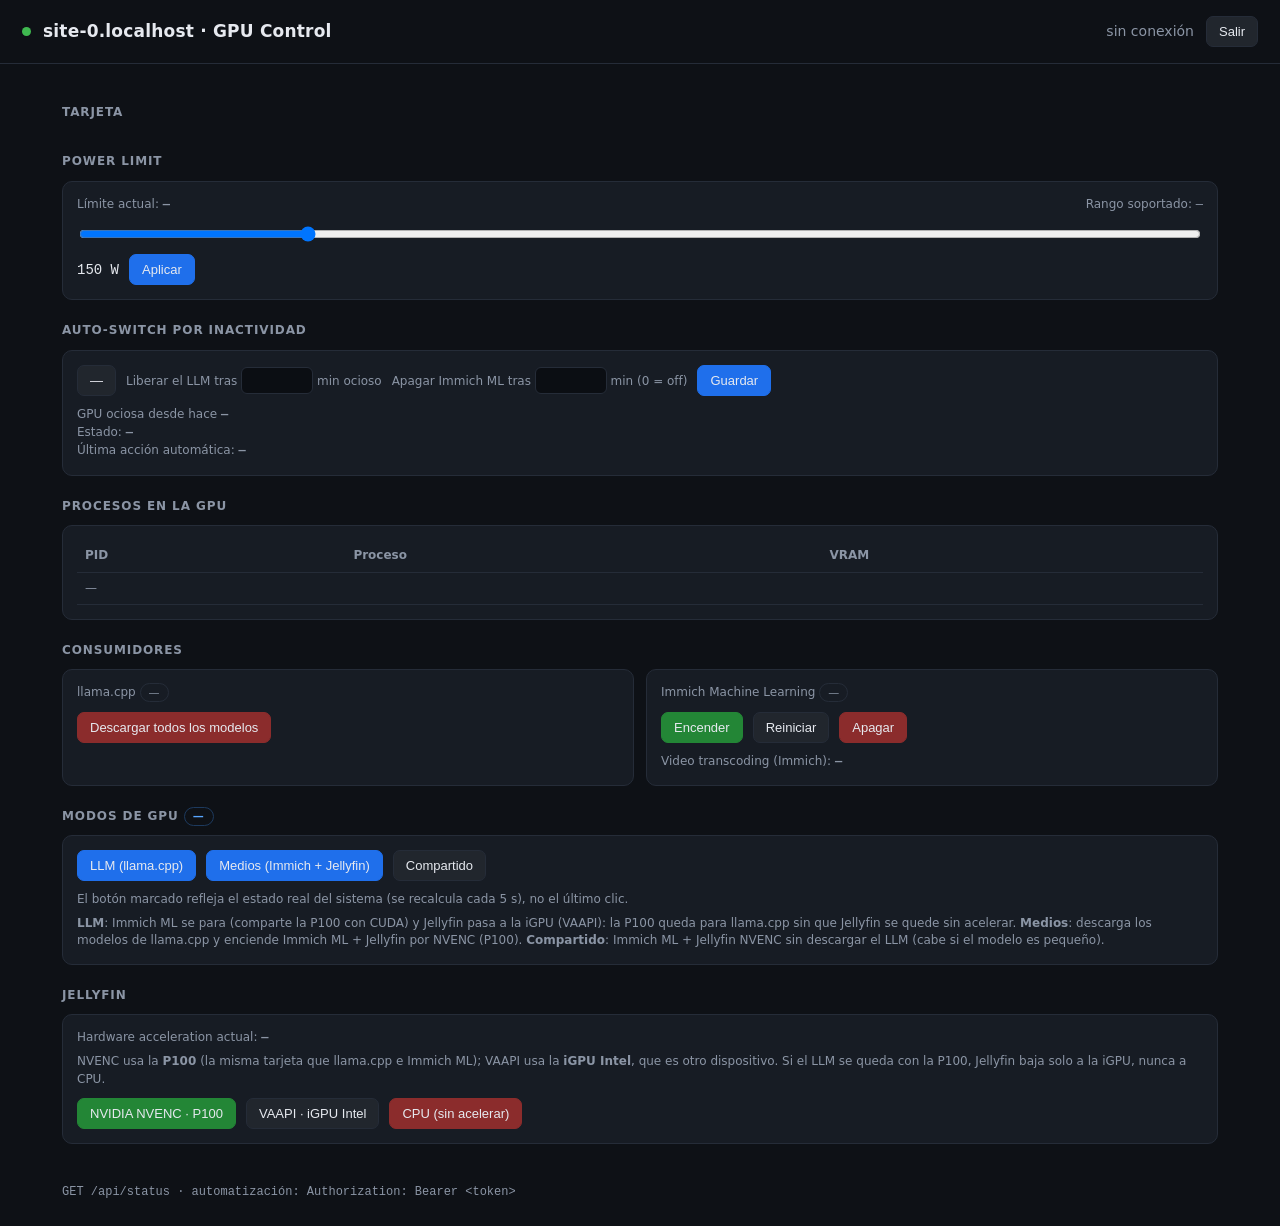
==== docker-compose/app-services/gpu-panel/static/index.html @ 0fba45ab "fix(gpu-panel): keep Jellyfin on the iGPU when the P100 belongs to the LLM The auto-switch and the L" ====
<!doctype html>
<html lang="es">
<head>
<meta charset="utf-8">
<meta name="viewport" content="width=device-width, initial-scale=1">
<title>GPU Control</title>
<style>
  :root { --bg:#0e1116; --card:#171c24; --line:#252c38; --fg:#e6e9ef; --mut:#8b95a5;
          --ok:#3fb950; --warn:#d29922; --bad:#f85149; --acc:#58a6ff; }
  * { box-sizing:border-box; }
  body { margin:0; background:var(--bg); color:var(--fg);
         font:14px/1.45 system-ui,-apple-system,Segoe UI,Roboto,sans-serif; }
  header { display:flex; align-items:center; gap:12px; padding:16px 22px;
           border-bottom:1px solid var(--line); }
  header h1 { margin:0; font-size:17px; font-weight:600; letter-spacing:.2px; }
  header .dot { width:9px; height:9px; border-radius:50%; background:var(--ok); }
  header .dot.busy { background:var(--warn); animation:pulse .8s ease-in-out infinite alternate; }
  @keyframes pulse { from { opacity:.35; } to { opacity:1; } }
  header .sub { color:var(--mut); margin-left:auto; font-variant-numeric:tabular-nums; }
  main { padding:18px 22px 40px; max-width:1200px; margin:0 auto; }
  h2 { font-size:12px; text-transform:uppercase; letter-spacing:.9px; color:var(--mut);
       margin:22px 0 10px; font-weight:600; }
  .grid { display:grid; gap:12px; grid-template-columns:repeat(auto-fit,minmax(150px,1fr)); }
  .card { background:var(--card); border:1px solid var(--line); border-radius:10px; padding:14px; }
  .card .k { color:var(--mut); font-size:12px; }
  .card .v { font-size:20px; font-weight:600; margin-top:4px; font-variant-numeric:tabular-nums; }
  .bar { height:7px; background:#0b0e13; border-radius:5px; overflow:hidden; margin-top:8px; }
  .bar > i { display:block; height:100%; background:var(--acc); }
  .two { display:grid; gap:12px; grid-template-columns:1fr 1fr; }
  @media (max-width:760px){ .two { grid-template-columns:1fr; } }
  table { width:100%; border-collapse:collapse; font-variant-numeric:tabular-nums; }
  th,td { text-align:left; padding:7px 8px; border-bottom:1px solid var(--line); font-size:13px; }
  th { color:var(--mut); font-weight:600; font-size:12px; }
  button { background:#21262d; color:var(--fg); border:1px solid var(--line);
           border-radius:7px; padding:7px 12px; cursor:pointer; font-size:13px;
           transition:background .12s, border-color .12s, transform .06s, box-shadow .12s;
           -webkit-tap-highlight-color:transparent; }
  button:hover:not(:disabled) { border-color:#3b4351; }
  button:active:not(:disabled) { transform:translateY(1px) scale(.985); }
  button:focus-visible { outline:2px solid var(--acc); outline-offset:2px; }
  button:disabled { opacity:.5; cursor:not-allowed; }
  button.pri { background:#1f6feb; border-color:#1f6feb; }
  button.warn { background:#8b2c2c; border-color:#8b2c2c; }
  button.on { background:#238636; border-color:#238636; }
  /* Activated/toggled button: ring + dot, applied from the real backend state. */
  button[aria-pressed="true"] { background:#1f6feb; border-color:var(--acc); color:#fff;
                               box-shadow:0 0 0 3px rgba(88,166,255,.20); }
  button[aria-pressed="true"]::before { content:"●"; font-size:9px; color:#cfe3ff;
                                        margin-right:6px; vertical-align:middle; }
  button[aria-pressed="true"].on { background:#238636; border-color:#2ea043; }
  button[aria-pressed="true"].warn { background:#a13a3a; border-color:#c95050; }
  button.busy { position:relative; color:transparent !important; box-shadow:none; }
  button.busy::after { content:""; position:absolute; inset:0; margin:auto; width:13px; height:13px;
                       border:2px solid rgba(255,255,255,.35); border-top-color:#fff;
                       border-radius:50%; animation:spin .7s linear infinite; }
  @keyframes spin { to { transform:rotate(360deg); } }
  @media (prefers-reduced-motion: reduce) {
    button.busy::after { animation-duration:2s; }
    header .dot.busy { animation:none; }
  }
  .row { display:flex; gap:10px; flex-wrap:wrap; align-items:center; }
  .pill { font-size:11px; padding:2px 8px; border-radius:20px; border:1px solid var(--line); color:var(--mut); }
  .pill.ok { color:var(--ok); border-color:#1d3d24; }
  .pill.off { color:var(--bad); border-color:#4a2323; }
  .pill.acc { color:var(--acc); border-color:#1d3a5e; }
  input[type=range] { width:100%; }
  input[type=number] { background:#0b0e13; color:var(--fg); border:1px solid var(--line);
                       border-radius:6px; padding:5px 7px; }
  #msg { position:fixed; right:18px; bottom:18px; background:#1f6feb; color:#fff;
         padding:10px 14px; border-radius:8px; opacity:0; transition:opacity .2s; max-width:380px;
         font-size:13px; pointer-events:none; }
  #msg.show { opacity:1; }
  #msg.err { background:#8b2c2c; }
  #msg.busy { background:#33415a; }
  .mono { font-family:ui-monospace,SFMono-Regular,Menlo,monospace; }
  footer { color:var(--mut); font-size:12px; padding:0 22px 30px; max-width:1200px; margin:0 auto; }
</style>
</head>
<body>
<header>
  <span class="dot" id="dot"></span>
  <h1 id="host">GPU Control</h1>
  <span class="sub" id="gpu-name">cargando…</span>
  <button id="logout" title="Cerrar la sesión de este navegador">Salir</button>
</header>
<main>
  <h2>Tarjeta</h2>
  <div class="grid" id="gpu-cards"></div>

  <h2>Power limit</h2>
  <div class="card">
    <div class="row" style="justify-content:space-between">
      <span class="k">Límite actual: <b id="pl-now" class="mono">—</b></span>
      <span class="k">Rango soportado: <span id="pl-range" class="mono">—</span></span>
    </div>
    <div class="row" style="margin-top:10px">
      <input type="range" id="pl" min="125" max="250" step="5" value="150">
      <span class="mono" id="pl-val">150 W</span>
      <button class="pri" id="pl-apply">Aplicar</button>
    </div>
  </div>

  <h2>Auto-switch por inactividad</h2>
  <div class="card">
    <div class="row" id="auto">
      <button id="auto-toggle">—</button>
      <label class="k">Liberar el LLM tras
        <input type="number" id="llm-idle" min="0" max="1440" style="width:72px"> min ocioso</label>
      <label class="k">Apagar Immich ML tras
        <input type="number" id="ml-idle" min="0" max="1440" style="width:72px"> min (0 = off)</label>
      <button class="pri" id="auto-save">Guardar</button>
    </div>
    <div class="k" style="margin-top:10px">GPU ociosa desde hace <b id="idle-s" class="mono">—</b></div>
    <div class="k">Estado: <b id="llm-mode-state" class="mono">—</b></div>
    <div class="k">Última acción automática: <b id="last-action" class="mono">—</b></div>
  </div>

  <h2>Procesos en la GPU</h2>
  <div class="card"><table><thead><tr><th>PID</th><th>Proceso</th><th>VRAM</th></tr></thead>
    <tbody id="procs"><tr><td colspan="3" class="k">—</td></tr></tbody></table></div>

  <h2>Consumidores</h2>
  <div class="two">
    <div class="card">
      <div class="k">llama.cpp <span id="llama-pill" class="pill">—</span></div>
      <div id="llama-list" style="margin:10px 0"></div>
      <button class="warn" id="llama-unload">Descargar todos los modelos</button>
    </div>
    <div class="card">
      <div class="k">Immich Machine Learning <span id="ml-pill" class="pill">—</span></div>
      <div class="row" id="ml" style="margin-top:10px">
        <button class="on" id="ml-start" data-ml="start">Encender</button>
        <button id="ml-restart" data-ml="restart">Reiniciar</button>
        <button class="warn" id="ml-stop" data-ml="stop">Apagar</button>
      </div>
      <div class="k" style="margin-top:10px">Video transcoding (Immich): <b id="imm-ff" class="mono">—</b></div>
    </div>
  </div>

  <h2>Modos de GPU <span class="pill acc" id="mode-now">—</span></h2>
  <div class="card">
    <div class="row" id="modes">
      <button class="pri" data-mode="llm">LLM (llama.cpp)</button>
      <button class="pri" data-mode="media">Medios (Immich + Jellyfin)</button>
      <button data-mode="balanced">Compartido</button>
    </div>
    <div class="k" style="margin-top:10px">
      El botón marcado refleja el estado real del sistema (se recalcula cada 5 s), no el último clic.
    </div>
    <div class="k" style="margin-top:6px">
      <b>LLM</b>: Immich ML se para (comparte la P100 con CUDA) y Jellyfin pasa a la iGPU (VAAPI):
      la P100 queda para llama.cpp sin que Jellyfin se quede sin acelerar.
      <b>Medios</b>: descarga los modelos de llama.cpp y enciende Immich ML + Jellyfin por NVENC (P100).
      <b>Compartido</b>: Immich ML + Jellyfin NVENC sin descargar el LLM (cabe si el modelo es pequeño).
    </div>
  </div>

  <h2>Jellyfin</h2>
  <div class="card">
    <div class="k">Hardware acceleration actual: <b id="jf-accel" class="mono">—</b></div>
    <div class="k" style="margin-top:6px">
      NVENC usa la <b>P100</b> (la misma tarjeta que llama.cpp e Immich ML); VAAPI usa la
      <b>iGPU Intel</b>, que es otro dispositivo. Si el LLM se queda con la P100, Jellyfin
      baja solo a la iGPU, nunca a CPU.
    </div>
    <div class="row" id="jf" style="margin-top:10px">
      <button class="on" data-accel="nvenc">NVIDIA NVENC · P100</button>
      <button data-accel="vaapi">VAAPI · iGPU Intel</button>
      <button class="warn" data-accel="none">CPU (sin acelerar)</button>
    </div>
  </div>
</main>
<footer class="mono">GET /api/status · automatización: Authorization: Bearer &lt;token&gt;</footer>
<div id="msg"></div>

<script>
const $ = (id) => document.getElementById(id);
let toastTimer, last = null, inflight = 0, autoState = {};

// The header shows the host you are actually visiting, so the repo can keep a
// placeholder name while the deployed panel shows its real name.
$('host').textContent = location.hostname + ' · GPU Control';
document.title = location.hostname + ' · GPU Control';

const MODES = {
  llm: 'LLM (P100 para llama.cpp)',
  media: 'Medios (Immich ML + Jellyfin NVENC)',
  balanced: 'Compartido (LLM + medios en la P100)',
  igpu: 'Medios con Jellyfin en la iGPU',
  mixed: 'mixto / en transición',
};

// The P100 is the card being arbitrated (llama.cpp, Immich ML, Jellyfin NVENC);
// VAAPI runs on the Intel iGPU, a different device.
const DEVICES = {nvenc: 'P100 (NVENC)', vaapi: 'iGPU (VAAPI)', none: 'CPU'};
const str = (v) => (typeof v === 'string' ? v : '');
const deviceLabel = (a) => DEVICES[a] || a || '—';

/* ---------------------------------------------------------------- feedback */
function toast(text, kind, sticky) {
  const el = $('msg');
  el.textContent = text;
  el.className = 'show' + (kind ? ' ' + kind : '');
  clearTimeout(toastTimer);
  if (!sticky) toastTimer = setTimeout(() => { el.className = ''; }, kind === 'err' ? 6000 : 3500);
}
const msg = (text, isErr) => toast(text, isErr ? 'err' : '');

function startRequest() { inflight++; $('dot').classList.add('busy'); }
function endRequest() { inflight = Math.max(0, inflight - 1); if (!inflight) $('dot').classList.remove('busy'); }

function setBusy(btn, on) {
  if (!btn) return;
  btn.classList.toggle('busy', on);
  btn.setAttribute('aria-busy', on ? 'true' : 'false');
  if (on) { btn.dataset.prevDisabled = btn.disabled ? '1' : '0'; btn.disabled = true; }
  else { btn.disabled = btn.dataset.prevDisabled === '1'; }
}

function setGroupDisabled(selector, on) {
  document.querySelectorAll(selector + ' button').forEach(b => {
    if (!b.classList.contains('busy')) b.disabled = on;
  });
}

function pressed(selector, isOn) {
  document.querySelectorAll(selector).forEach(b => b.setAttribute('aria-pressed', isOn(b.dataset) ? 'true' : 'false'));
}

/* --------------------------------------------------------------------- api */
async function errText(r) {
  const raw = await r.text();
  try { return JSON.parse(raw).detail || raw; } catch (e) { return raw; }
}

async function api(path, opts) {
  const r = await fetch(path, Object.assign({credentials: 'same-origin', headers: {'Content-Type': 'application/json'}}, opts));
  if (r.status === 401) {
    location.href = '/login?next=' + encodeURIComponent(location.pathname);
    throw new Error('sesión expirada');
  }
  if (!r.ok) throw new Error(await errText(r));
  return r.headers.get('content-type')?.includes('json') ? r.json() : r.text();
}

// Every action: instant spinner + a "pending" toast, the group locked while it
// runs, then the state re-derived from /api/status (no optimistic guessing left
// behind) and a confirmation toast.
async function act(btn, path, body, opts = {}) {
  const group = opts.group;
  startRequest();
  setBusy(btn, true);
  if (group) setGroupDisabled(group, true);
  toast(opts.pending || 'Aplicando…', 'busy', true);
  let ok = true;
  try {
    return await api(path, {method: 'POST', body: body ? JSON.stringify(body) : undefined});
  } catch (e) {
    ok = false;
    toast('Error: ' + e.message, 'err');
    return null;
  } finally {
    setBusy(btn, false);
    if (group) setGroupDisabled(group, false);
    endRequest();
    await refresh();
    if (ok) toast(opts.done || 'Listo');
  }
}

function skip(why) { toast(why + ' (no hace falta repetirlo)'); }

/* ------------------------------------------------------------------ render */
function card(k, v, pct) {
  return `<div class="card"><div class="k">${k}</div><div class="v">${v}</div>
    ${pct !== undefined ? `<div class="bar"><i style="width:${pct}%"></i></div>` : ''}</div>`;
}

function human(sec) {
  if (sec < 60) return sec + ' s';
  if (sec < 3600) return Math.floor(sec / 60) + ' min';
  return (sec / 3600).toFixed(1) + ' h';
}

// Which state the machine is really in, derived from what the probes report.
function deriveMode(s) {
  const ml = str(s.immich_ml);
  const jf = str(s.jellyfin_accel);
  const loaded = (Array.isArray(s.llama) ? s.llama : []).filter(m => m.status === 'loaded').length;
  // "LLM" means the P100 belongs to llama.cpp, and Immich ML (CUDA) is the only
  // other P100 consumer that must stop. Where Jellyfin transcodes while that
  // happens is not part of the decision: the iGPU is a different card.
  if (ml === 'exited' || ml === 'created' || ml === 'paused') return 'llm';
  if (ml === 'running') return jf === 'nvenc' ? (loaded ? 'balanced' : 'media') : 'igpu';
  return 'mixed';
}

function paintState(s) {
  const mode = deriveMode(s);
  pressed('#modes button', (d) => d.mode === mode);
  const now = $('mode-now');
  now.textContent = MODES[mode];
  now.className = 'pill ' + (mode === 'mixed' ? '' : 'acc');

  const jf = str(s.jellyfin_accel);
  pressed('#jf button', (d) => d.accel === jf);

  const ml = str(s.immich_ml);
  const running = ml === 'running';
  const stopped = !!ml && ml !== 'unknown' && !running;
  pressed('#ml button', (d) => (d.ml === 'start' && running) || (d.ml === 'stop' && stopped));

  const llama = Array.isArray(s.llama) ? s.llama : [];
  $('llama-unload').disabled = llama.filter(m => m.status === 'loaded').length === 0;

  const at = $('auto-toggle');
  at.setAttribute('aria-pressed', autoState.enabled ? 'true' : 'false');
  at.textContent = autoState.enabled ? 'Auto: activado' : 'Auto: desactivado';
  at.className = autoState.enabled ? 'on' : 'warn';

  syncPower();
}

function syncPower() {
  const btn = $('pl-apply');
  const watts = Number($('pl').value);
  const limit = last && last.gpu ? Number(last.gpu.power_limit) : NaN;
  const same = !Number.isNaN(limit) && watts === limit;
  btn.textContent = same ? 'Aplicar ' + watts + ' W (ya activo)' : 'Aplicar ' + watts + ' W';
  // Leave the button alone while it is busy; setBusy() restores it afterwards.
  if (!btn.classList.contains('busy')) btn.disabled = same;
  btn.title = same ? 'El límite actual ya es ' + watts + ' W' : '';
}

async function refresh() {
  let s;
  try { s = await api('/api/status'); }
  catch (e) { if (!String(e.message).includes('sesión')) $('gpu-name').textContent = 'sin conexión'; return; }
  last = s;
  const g = s.gpu || {};
  const usedPct = Math.round(100 * g.mem_used / g.mem_total);
  $('gpu-name').textContent = `${g.name} · driver ${g.driver}`;
  $('gpu-cards').innerHTML =
    card('Uso', g.util + ' %', g.util) +
    card('VRAM', `${(g.mem_used/1024).toFixed(1)} / ${(g.mem_total/1024).toFixed(1)} GiB`, usedPct) +
    card('Temperatura', g.temp + ' °C') +
    card('Potencia', `${g.power_draw} / ${g.power_limit} W`) +
    card('Reloj SM / Mem', `${g.clk_sm} / ${g.clk_mem} MHz`);
  $('pl-now').textContent = g.power_limit + ' W';
  $('pl-range').textContent = `${g.power_min}–${g.power_max} W`;
  const pl = $('pl');
  pl.min = g.power_min; pl.max = g.power_max;
  $('pl-val').textContent = pl.value + ' W';
  $('procs').innerHTML = (g.processes || []).length
    ? g.processes.map(p => `<tr><td>${p.pid}</td><td class="mono">${p.name}</td><td>${p.mem_mib} MiB</td></tr>`).join('')
    : '<tr><td colspan="3" class="k">—</td></tr>';

  autoState = s.auto || {};
  $('llm-idle').value = autoState.llama_idle_min;
  $('ml-idle').value = autoState.ml_idle_min;
  $('idle-s').textContent = human(autoState.idle_seconds || 0);
  $('last-action').textContent =
    autoState.last_action ? `${autoState.last_action} (${autoState.last_action_at})` : '—';
  const jfDev = deviceLabel(str(s.jellyfin_accel));
  $('llm-mode-state').textContent = autoState.llm_blocked
    ? `prioridad LLM: Immich ML parado (P100 para llama.cpp), Jellyfin en ${jfDev}`
    : `medios activos: Immich ML en la P100, Jellyfin en ${jfDev}`;

  const llama = Array.isArray(s.llama) ? s.llama : [];
  const loaded = llama.filter(m => m.status === 'loaded');
  const lp = $('llama-pill');
  lp.textContent = loaded.length ? loaded.length + ' cargado(s)' : 'sin modelo';
  lp.className = 'pill ' + (loaded.length ? 'ok' : 'off');
  $('llama-list').innerHTML = llama.length
    ? llama.map(m => `<div class="mono" style="font-size:12px">${m.status === 'loaded' ? '●' : '○'} ${m.id}</div>`).join('')
    : '<span class="k">sin respuesta</span>';

  const ml = typeof s.immich_ml === 'string' ? s.immich_ml : (s.immich_ml?.error ? 'error' : '—');
  const mp = $('ml-pill');
  mp.textContent = ml; mp.className = 'pill ' + (ml === 'running' ? 'ok' : 'off');

  const ff = s.immich_ffmpeg || {};
  $('imm-ff').textContent = ff.accel ? `${ff.accel} (${ff.preferredHwDevice || 'auto'})` : '—';
  const jfNow = str(s.jellyfin_accel);
  $('jf-accel').textContent = jfNow ? `${jfNow} · ${deviceLabel(jfNow)}` : 'error';

  // While an action is in flight the optimistic ring stays; once it finishes the
  // real state wins (so a failed switch visibly falls back).
  if (!inflight) paintState(s);
}

/* ----------------------------------------------------------------- actions */
$('pl').addEventListener('input', (e) => {
  $('pl-val').textContent = e.target.value + ' W';
  syncPower();
});

$('pl-apply').onclick = () => {
  const watts = Number($('pl').value);
  if (last && last.gpu && Number(last.gpu.power_limit) === watts) return skip('El límite ya es ' + watts + ' W');
  act($('pl-apply'), '/api/power', {watts}, {pending: 'Aplicando ' + watts + ' W…', done: 'Power limit = ' + watts + ' W'});
};

$('llama-unload').onclick = () => act($('llama-unload'), '/api/llama/unload', null,
  {pending: 'Descargando modelos…', done: 'Modelos descargados'});

document.querySelectorAll('#ml button').forEach((b) => {
  b.onclick = () => {
    const action = b.dataset.ml;
    const state = typeof last?.immich_ml === 'string' ? last.immich_ml : '';
    if (action === 'start' && state === 'running') return skip('Immich ML ya está encendido');
    if (action === 'stop' && state && state !== 'running') return skip('Immich ML ya está apagado');
    pressed('#ml button', (d) => d.ml === action && action !== 'restart');
    act(b, '/api/immich/ml/' + action, null, {group: '#ml', pending: 'Immich ML: ' + action + '…', done: 'Immich ML: ' + action});
  };
});

document.querySelectorAll('#modes button').forEach((b) => {
  b.onclick = () => {
    const mode = b.dataset.mode;
    if (last && deriveMode(last) === mode) return skip('Ya estás en modo ' + MODES[mode]);
    pressed('#modes button', (d) => d.mode === mode);
    $('mode-now').textContent = MODES[mode] + ' (aplicando…)';
    act(b, '/api/mode/' + mode, null, {group: '#modes', pending: 'Cambiando a ' + MODES[mode] + '…', done: 'Modo ' + MODES[mode]});
  };
});

document.querySelectorAll('#jf button').forEach((b) => {
  b.onclick = () => {
    const accel = b.dataset.accel;
    if (last && last.jellyfin_accel === accel) return skip('Jellyfin ya usa ' + accel + ' · ' + deviceLabel(accel));
    pressed('#jf button', (d) => d.accel === accel);
    act(b, '/api/jellyfin/accel/' + accel, null, {group: '#jf', pending: 'Jellyfin → ' + accel + ' (reinicia el contenedor)…', done: 'Jellyfin: ' + accel});
  };
});

$('auto-toggle').onclick = () => act($('auto-toggle'), '/api/auto', {enabled: !autoState.enabled},
  {group: '#auto', pending: autoState.enabled ? 'Desactivando auto-switch…' : 'Activando auto-switch…',
   done: autoState.enabled ? 'Auto-switch desactivado' : 'Auto-switch activado'});

$('auto-save').onclick = () => {
  const llama = Number($('llm-idle').value), ml = Number($('ml-idle').value);
  act($('auto-save'), '/api/auto', {llama_idle_min: llama, ml_idle_min: ml},
      {group: '#auto', pending: 'Guardando umbrales…', done: `Umbrales guardados (LLM ${llama} min, ML ${ml} min)`});
};

$('logout').onclick = async () => {
  startRequest();
  setBusy($('logout'), true);
  try { await api('/api/logout', {method: 'POST'}); } catch (e) {}
  location.href = '/login';
};

refresh();
setInterval(refresh, 5000);
</script>
</body>
</html>
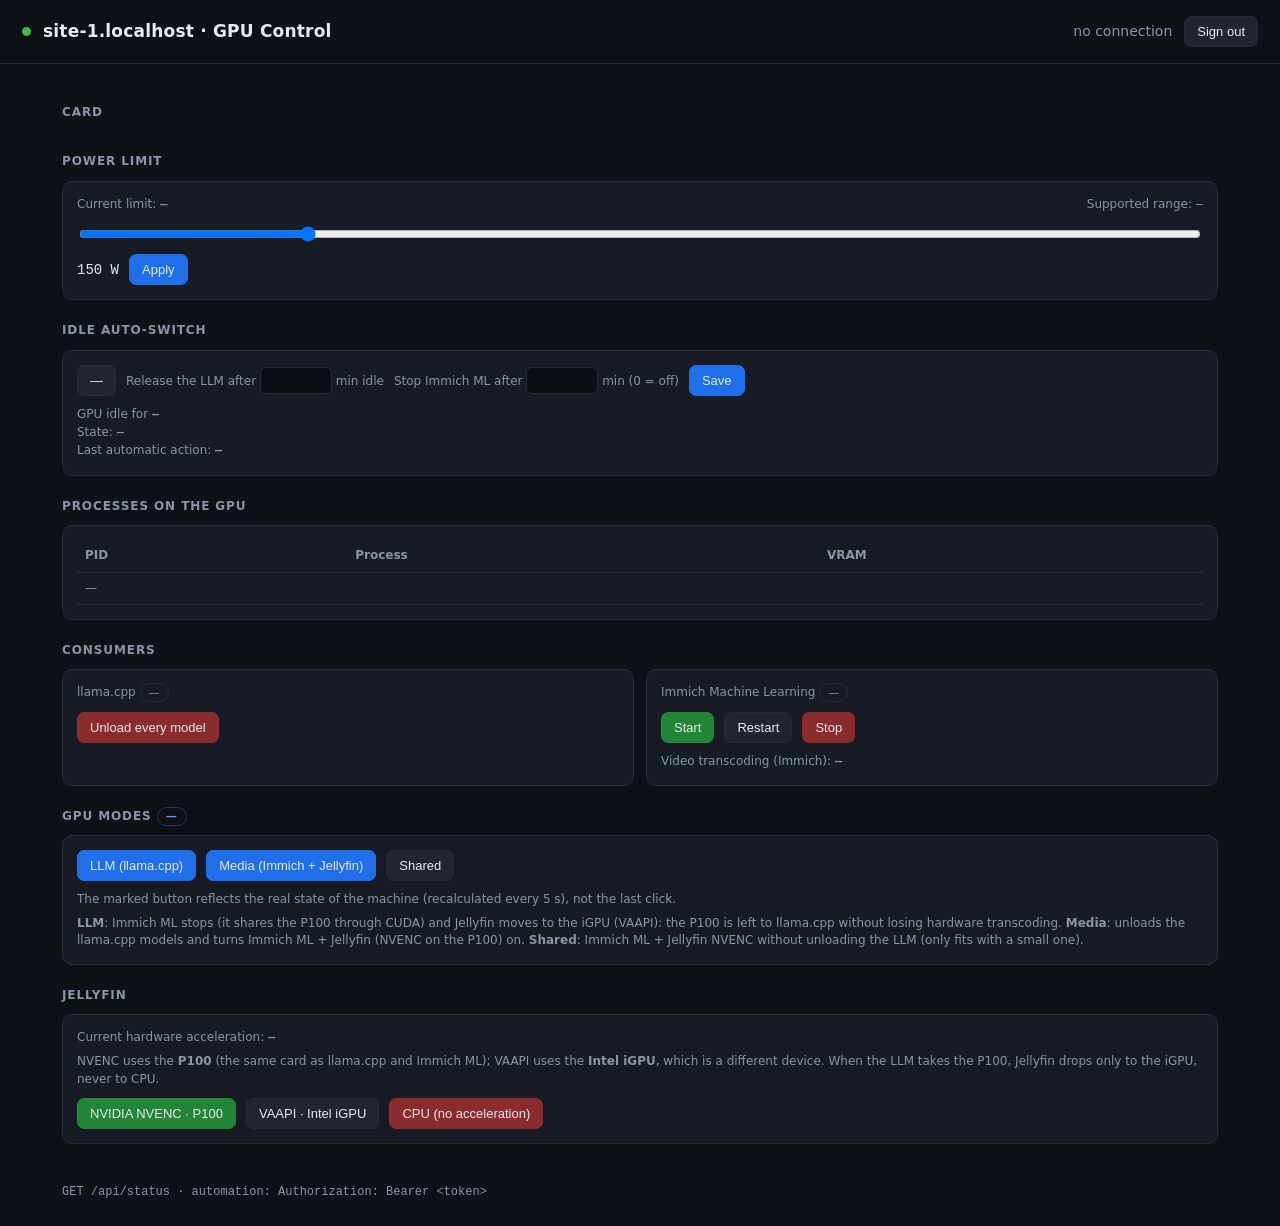
==== commit b0b7dabb: "feat(gpu-panel): English interface, and never name models this repo doesn't document The dashboard w" ====
--- a/docker-compose/app-services/gpu-panel/static/index.html
+++ b/docker-compose/app-services/gpu-panel/static/index.html
@@ -1,5 +1,5 @@
 <!doctype html>
-<html lang="es">
+<html lang="en">
 <head>
 <meta charset="utf-8">
 <meta name="viewport" content="width=device-width, initial-scale=1">
@@ -80,97 +80,97 @@
 <header>
   <span class="dot" id="dot"></span>
   <h1 id="host">GPU Control</h1>
-  <span class="sub" id="gpu-name">cargando…</span>
-  <button id="logout" title="Cerrar la sesión de este navegador">Salir</button>
+  <span class="sub" id="gpu-name">loading…</span>
+  <button id="logout" title="End this browser's session">Sign out</button>
 </header>
 <main>
-  <h2>Tarjeta</h2>
+  <h2>Card</h2>
   <div class="grid" id="gpu-cards"></div>
 
   <h2>Power limit</h2>
   <div class="card">
     <div class="row" style="justify-content:space-between">
-      <span class="k">Límite actual: <b id="pl-now" class="mono">—</b></span>
-      <span class="k">Rango soportado: <span id="pl-range" class="mono">—</span></span>
+      <span class="k">Current limit: <b id="pl-now" class="mono">—</b></span>
+      <span class="k">Supported range: <span id="pl-range" class="mono">—</span></span>
     </div>
     <div class="row" style="margin-top:10px">
       <input type="range" id="pl" min="125" max="250" step="5" value="150">
       <span class="mono" id="pl-val">150 W</span>
-      <button class="pri" id="pl-apply">Aplicar</button>
+      <button class="pri" id="pl-apply">Apply</button>
     </div>
   </div>
 
-  <h2>Auto-switch por inactividad</h2>
+  <h2>Idle auto-switch</h2>
   <div class="card">
     <div class="row" id="auto">
       <button id="auto-toggle">—</button>
-      <label class="k">Liberar el LLM tras
-        <input type="number" id="llm-idle" min="0" max="1440" style="width:72px"> min ocioso</label>
-      <label class="k">Apagar Immich ML tras
+      <label class="k">Release the LLM after
+        <input type="number" id="llm-idle" min="0" max="1440" style="width:72px"> min idle</label>
+      <label class="k">Stop Immich ML after
         <input type="number" id="ml-idle" min="0" max="1440" style="width:72px"> min (0 = off)</label>
-      <button class="pri" id="auto-save">Guardar</button>
-    </div>
-    <div class="k" style="margin-top:10px">GPU ociosa desde hace <b id="idle-s" class="mono">—</b></div>
-    <div class="k">Estado: <b id="llm-mode-state" class="mono">—</b></div>
-    <div class="k">Última acción automática: <b id="last-action" class="mono">—</b></div>
+      <button class="pri" id="auto-save">Save</button>
+    </div>
+    <div class="k" style="margin-top:10px">GPU idle for <b id="idle-s" class="mono">—</b></div>
+    <div class="k">State: <b id="llm-mode-state" class="mono">—</b></div>
+    <div class="k">Last automatic action: <b id="last-action" class="mono">—</b></div>
   </div>
 
-  <h2>Procesos en la GPU</h2>
-  <div class="card"><table><thead><tr><th>PID</th><th>Proceso</th><th>VRAM</th></tr></thead>
+  <h2>Processes on the GPU</h2>
+  <div class="card"><table><thead><tr><th>PID</th><th>Process</th><th>VRAM</th></tr></thead>
     <tbody id="procs"><tr><td colspan="3" class="k">—</td></tr></tbody></table></div>
 
-  <h2>Consumidores</h2>
+  <h2>Consumers</h2>
   <div class="two">
     <div class="card">
       <div class="k">llama.cpp <span id="llama-pill" class="pill">—</span></div>
       <div id="llama-list" style="margin:10px 0"></div>
-      <button class="warn" id="llama-unload">Descargar todos los modelos</button>
+      <button class="warn" id="llama-unload">Unload every model</button>
     </div>
     <div class="card">
       <div class="k">Immich Machine Learning <span id="ml-pill" class="pill">—</span></div>
       <div class="row" id="ml" style="margin-top:10px">
-        <button class="on" id="ml-start" data-ml="start">Encender</button>
-        <button id="ml-restart" data-ml="restart">Reiniciar</button>
-        <button class="warn" id="ml-stop" data-ml="stop">Apagar</button>
+        <button class="on" id="ml-start" data-ml="start">Start</button>
+        <button id="ml-restart" data-ml="restart">Restart</button>
+        <button class="warn" id="ml-stop" data-ml="stop">Stop</button>
       </div>
       <div class="k" style="margin-top:10px">Video transcoding (Immich): <b id="imm-ff" class="mono">—</b></div>
     </div>
   </div>
 
-  <h2>Modos de GPU <span class="pill acc" id="mode-now">—</span></h2>
+  <h2>GPU modes <span class="pill acc" id="mode-now">—</span></h2>
   <div class="card">
     <div class="row" id="modes">
       <button class="pri" data-mode="llm">LLM (llama.cpp)</button>
-      <button class="pri" data-mode="media">Medios (Immich + Jellyfin)</button>
-      <button data-mode="balanced">Compartido</button>
+      <button class="pri" data-mode="media">Media (Immich + Jellyfin)</button>
+      <button data-mode="balanced">Shared</button>
     </div>
     <div class="k" style="margin-top:10px">
-      El botón marcado refleja el estado real del sistema (se recalcula cada 5 s), no el último clic.
+      The marked button reflects the real state of the machine (recalculated every 5 s), not the last click.
     </div>
     <div class="k" style="margin-top:6px">
-      <b>LLM</b>: Immich ML se para (comparte la P100 con CUDA) y Jellyfin pasa a la iGPU (VAAPI):
-      la P100 queda para llama.cpp sin que Jellyfin se quede sin acelerar.
-      <b>Medios</b>: descarga los modelos de llama.cpp y enciende Immich ML + Jellyfin por NVENC (P100).
-      <b>Compartido</b>: Immich ML + Jellyfin NVENC sin descargar el LLM (cabe si el modelo es pequeño).
+      <b>LLM</b>: Immich ML stops (it shares the P100 through CUDA) and Jellyfin moves to the iGPU (VAAPI):
+      the P100 is left to llama.cpp without losing hardware transcoding.
+      <b>Media</b>: unloads the llama.cpp models and turns Immich ML + Jellyfin (NVENC on the P100) on.
+      <b>Shared</b>: Immich ML + Jellyfin NVENC without unloading the LLM (only fits with a small one).
     </div>
   </div>
 
   <h2>Jellyfin</h2>
   <div class="card">
-    <div class="k">Hardware acceleration actual: <b id="jf-accel" class="mono">—</b></div>
+    <div class="k">Current hardware acceleration: <b id="jf-accel" class="mono">—</b></div>
     <div class="k" style="margin-top:6px">
-      NVENC usa la <b>P100</b> (la misma tarjeta que llama.cpp e Immich ML); VAAPI usa la
-      <b>iGPU Intel</b>, que es otro dispositivo. Si el LLM se queda con la P100, Jellyfin
-      baja solo a la iGPU, nunca a CPU.
+      NVENC uses the <b>P100</b> (the same card as llama.cpp and Immich ML); VAAPI uses the
+      <b>Intel iGPU</b>, which is a different device. When the LLM takes the P100, Jellyfin
+      drops only to the iGPU, never to CPU.
     </div>
     <div class="row" id="jf" style="margin-top:10px">
       <button class="on" data-accel="nvenc">NVIDIA NVENC · P100</button>
-      <button data-accel="vaapi">VAAPI · iGPU Intel</button>
-      <button class="warn" data-accel="none">CPU (sin acelerar)</button>
+      <button data-accel="vaapi">VAAPI · Intel iGPU</button>
+      <button class="warn" data-accel="none">CPU (no acceleration)</button>
     </div>
   </div>
 </main>
-<footer class="mono">GET /api/status · automatización: Authorization: Bearer &lt;token&gt;</footer>
+<footer class="mono">GET /api/status · automation: Authorization: Bearer &lt;token&gt;</footer>
 <div id="msg"></div>
 
 <script>
@@ -183,11 +183,11 @@
 document.title = location.hostname + ' · GPU Control';
 
 const MODES = {
-  llm: 'LLM (P100 para llama.cpp)',
-  media: 'Medios (Immich ML + Jellyfin NVENC)',
-  balanced: 'Compartido (LLM + medios en la P100)',
-  igpu: 'Medios con Jellyfin en la iGPU',
-  mixed: 'mixto / en transición',
+  llm: 'LLM (P100 for llama.cpp)',
+  media: 'Media (Immich ML + Jellyfin NVENC)',
+  balanced: 'Shared (LLM + media on the P100)',
+  igpu: 'Media with Jellyfin on the iGPU',
+  mixed: 'mixed / transitioning',
 };
 
 // The P100 is the card being arbitrated (llama.cpp, Immich ML, Jellyfin NVENC);
@@ -237,7 +237,7 @@
   const r = await fetch(path, Object.assign({credentials: 'same-origin', headers: {'Content-Type': 'application/json'}}, opts));
   if (r.status === 401) {
     location.href = '/login?next=' + encodeURIComponent(location.pathname);
-    throw new Error('sesión expirada');
+    throw new Error('session expired');
   }
   if (!r.ok) throw new Error(await errText(r));
   return r.headers.get('content-type')?.includes('json') ? r.json() : r.text();
@@ -251,7 +251,7 @@
   startRequest();
   setBusy(btn, true);
   if (group) setGroupDisabled(group, true);
-  toast(opts.pending || 'Aplicando…', 'busy', true);
+  toast(opts.pending || 'Applying…', 'busy', true);
   let ok = true;
   try {
     return await api(path, {method: 'POST', body: body ? JSON.stringify(body) : undefined});
@@ -264,11 +264,11 @@
     if (group) setGroupDisabled(group, false);
     endRequest();
     await refresh();
-    if (ok) toast(opts.done || 'Listo');
+    if (ok) toast(opts.done || 'Done');
   }
 }
 
-function skip(why) { toast(why + ' (no hace falta repetirlo)'); }
+function skip(why) { toast(why + ' (nothing to repeat)'); }
 
 /* ------------------------------------------------------------------ render */
 function card(k, v, pct) {
@@ -277,16 +277,27 @@
 }
 
 function human(sec) {
-  if (sec < 60) return sec + ' s';
+  if (sec < 60) return sec + 's';
   if (sec < 3600) return Math.floor(sec / 60) + ' min';
-  return (sec / 3600).toFixed(1) + ' h';
+  return (sec / 3600).toFixed(1) + 'h';
+}
+
+// How many models the router serves and how many are loaded. Every model counts
+// here, including the ones the panel is not allowed to name.
+function llamaCounts(s) {
+  const c = s.llama_counts;
+  if (!c || c.error || typeof c.loaded !== 'number') {
+    const list = Array.isArray(s.llama) ? s.llama : [];
+    return {total: list.length, loaded: list.filter(m => m.status === 'loaded').length};
+  }
+  return c;
 }
 
 // Which state the machine is really in, derived from what the probes report.
 function deriveMode(s) {
   const ml = str(s.immich_ml);
   const jf = str(s.jellyfin_accel);
-  const loaded = (Array.isArray(s.llama) ? s.llama : []).filter(m => m.status === 'loaded').length;
+  const loaded = llamaCounts(s).loaded;
   // "LLM" means the P100 belongs to llama.cpp, and Immich ML (CUDA) is the only
   // other P100 consumer that must stop. Where Jellyfin transcodes while that
   // happens is not part of the decision: the iGPU is a different card.
@@ -310,12 +321,11 @@
   const stopped = !!ml && ml !== 'unknown' && !running;
   pressed('#ml button', (d) => (d.ml === 'start' && running) || (d.ml === 'stop' && stopped));
 
-  const llama = Array.isArray(s.llama) ? s.llama : [];
-  $('llama-unload').disabled = llama.filter(m => m.status === 'loaded').length === 0;
+  $('llama-unload').disabled = llamaCounts(s).loaded === 0;
 
   const at = $('auto-toggle');
   at.setAttribute('aria-pressed', autoState.enabled ? 'true' : 'false');
-  at.textContent = autoState.enabled ? 'Auto: activado' : 'Auto: desactivado';
+  at.textContent = autoState.enabled ? 'Auto: on' : 'Auto: off';
   at.className = autoState.enabled ? 'on' : 'warn';
 
   syncPower();
@@ -326,26 +336,26 @@
   const watts = Number($('pl').value);
   const limit = last && last.gpu ? Number(last.gpu.power_limit) : NaN;
   const same = !Number.isNaN(limit) && watts === limit;
-  btn.textContent = same ? 'Aplicar ' + watts + ' W (ya activo)' : 'Aplicar ' + watts + ' W';
+  btn.textContent = same ? 'Apply ' + watts + ' W (already active)' : 'Apply ' + watts + ' W';
   // Leave the button alone while it is busy; setBusy() restores it afterwards.
   if (!btn.classList.contains('busy')) btn.disabled = same;
-  btn.title = same ? 'El límite actual ya es ' + watts + ' W' : '';
+  btn.title = same ? 'The current limit is already ' + watts + ' W' : '';
 }
 
 async function refresh() {
   let s;
   try { s = await api('/api/status'); }
-  catch (e) { if (!String(e.message).includes('sesión')) $('gpu-name').textContent = 'sin conexión'; return; }
+  catch (e) { if (!String(e.message).includes('session')) $('gpu-name').textContent = 'no connection'; return; }
   last = s;
   const g = s.gpu || {};
   const usedPct = Math.round(100 * g.mem_used / g.mem_total);
   $('gpu-name').textContent = `${g.name} · driver ${g.driver}`;
   $('gpu-cards').innerHTML =
-    card('Uso', g.util + ' %', g.util) +
+    card('Utilization', g.util + ' %', g.util) +
     card('VRAM', `${(g.mem_used/1024).toFixed(1)} / ${(g.mem_total/1024).toFixed(1)} GiB`, usedPct) +
-    card('Temperatura', g.temp + ' °C') +
-    card('Potencia', `${g.power_draw} / ${g.power_limit} W`) +
-    card('Reloj SM / Mem', `${g.clk_sm} / ${g.clk_mem} MHz`);
+    card('Temperature', g.temp + ' °C') +
+    card('Power', `${g.power_draw} / ${g.power_limit} W`) +
+    card('SM / Mem clock', `${g.clk_sm} / ${g.clk_mem} MHz`);
   $('pl-now').textContent = g.power_limit + ' W';
   $('pl-range').textContent = `${g.power_min}–${g.power_max} W`;
   const pl = $('pl');
@@ -363,17 +373,17 @@
     autoState.last_action ? `${autoState.last_action} (${autoState.last_action_at})` : '—';
   const jfDev = deviceLabel(str(s.jellyfin_accel));
   $('llm-mode-state').textContent = autoState.llm_blocked
-    ? `prioridad LLM: Immich ML parado (P100 para llama.cpp), Jellyfin en ${jfDev}`
-    : `medios activos: Immich ML en la P100, Jellyfin en ${jfDev}`;
+    ? `LLM priority: Immich ML stopped (P100 for llama.cpp), Jellyfin on ${jfDev}`
+    : `media active: Immich ML on the P100, Jellyfin on ${jfDev}`;
 
   const llama = Array.isArray(s.llama) ? s.llama : [];
-  const loaded = llama.filter(m => m.status === 'loaded');
+  const counts = llamaCounts(s);
   const lp = $('llama-pill');
-  lp.textContent = loaded.length ? loaded.length + ' cargado(s)' : 'sin modelo';
-  lp.className = 'pill ' + (loaded.length ? 'ok' : 'off');
+  lp.textContent = counts.loaded ? counts.loaded + ' loaded' : 'no model';
+  lp.className = 'pill ' + (counts.loaded ? 'ok' : 'off');
   $('llama-list').innerHTML = llama.length
     ? llama.map(m => `<div class="mono" style="font-size:12px">${m.status === 'loaded' ? '●' : '○'} ${m.id}</div>`).join('')
-    : '<span class="k">sin respuesta</span>';
+    : '<span class="k">no response</span>';
 
   const ml = typeof s.immich_ml === 'string' ? s.immich_ml : (s.immich_ml?.error ? 'error' : '—');
   const mp = $('ml-pill');
@@ -397,19 +407,19 @@
 
 $('pl-apply').onclick = () => {
   const watts = Number($('pl').value);
-  if (last && last.gpu && Number(last.gpu.power_limit) === watts) return skip('El límite ya es ' + watts + ' W');
-  act($('pl-apply'), '/api/power', {watts}, {pending: 'Aplicando ' + watts + ' W…', done: 'Power limit = ' + watts + ' W'});
+  if (last && last.gpu && Number(last.gpu.power_limit) === watts) return skip('The limit is already ' + watts + ' W');
+  act($('pl-apply'), '/api/power', {watts}, {pending: 'Applying ' + watts + ' W…', done: 'Power limit = ' + watts + ' W'});
 };
 
 $('llama-unload').onclick = () => act($('llama-unload'), '/api/llama/unload', null,
-  {pending: 'Descargando modelos…', done: 'Modelos descargados'});
+  {pending: 'Unloading models…', done: 'Models unloaded'});
 
 document.querySelectorAll('#ml button').forEach((b) => {
   b.onclick = () => {
     const action = b.dataset.ml;
     const state = typeof last?.immich_ml === 'string' ? last.immich_ml : '';
-    if (action === 'start' && state === 'running') return skip('Immich ML ya está encendido');
-    if (action === 'stop' && state && state !== 'running') return skip('Immich ML ya está apagado');
+    if (action === 'start' && state === 'running') return skip('Immich ML is already running');
+    if (action === 'stop' && state && state !== 'running') return skip('Immich ML is already stopped');
     pressed('#ml button', (d) => d.ml === action && action !== 'restart');
     act(b, '/api/immich/ml/' + action, null, {group: '#ml', pending: 'Immich ML: ' + action + '…', done: 'Immich ML: ' + action});
   };
@@ -418,30 +428,30 @@
 document.querySelectorAll('#modes button').forEach((b) => {
   b.onclick = () => {
     const mode = b.dataset.mode;
-    if (last && deriveMode(last) === mode) return skip('Ya estás en modo ' + MODES[mode]);
+    if (last && deriveMode(last) === mode) return skip('Already in ' + MODES[mode] + ' mode');
     pressed('#modes button', (d) => d.mode === mode);
-    $('mode-now').textContent = MODES[mode] + ' (aplicando…)';
-    act(b, '/api/mode/' + mode, null, {group: '#modes', pending: 'Cambiando a ' + MODES[mode] + '…', done: 'Modo ' + MODES[mode]});
+    $('mode-now').textContent = MODES[mode] + ' (applying…)';
+    act(b, '/api/mode/' + mode, null, {group: '#modes', pending: 'Switching to ' + MODES[mode] + '…', done: 'Mode: ' + MODES[mode]});
   };
 });
 
 document.querySelectorAll('#jf button').forEach((b) => {
   b.onclick = () => {
     const accel = b.dataset.accel;
-    if (last && last.jellyfin_accel === accel) return skip('Jellyfin ya usa ' + accel + ' · ' + deviceLabel(accel));
+    if (last && last.jellyfin_accel === accel) return skip('Jellyfin already uses ' + accel + ' · ' + deviceLabel(accel));
     pressed('#jf button', (d) => d.accel === accel);
-    act(b, '/api/jellyfin/accel/' + accel, null, {group: '#jf', pending: 'Jellyfin → ' + accel + ' (reinicia el contenedor)…', done: 'Jellyfin: ' + accel});
+    act(b, '/api/jellyfin/accel/' + accel, null, {group: '#jf', pending: 'Jellyfin → ' + accel + ' (restarts the container)…', done: 'Jellyfin: ' + accel});
   };
 });
 
 $('auto-toggle').onclick = () => act($('auto-toggle'), '/api/auto', {enabled: !autoState.enabled},
-  {group: '#auto', pending: autoState.enabled ? 'Desactivando auto-switch…' : 'Activando auto-switch…',
-   done: autoState.enabled ? 'Auto-switch desactivado' : 'Auto-switch activado'});
+  {group: '#auto', pending: autoState.enabled ? 'Turning the auto-switch off…' : 'Turning the auto-switch on…',
+   done: autoState.enabled ? 'Auto-switch off' : 'Auto-switch on'});
 
 $('auto-save').onclick = () => {
   const llama = Number($('llm-idle').value), ml = Number($('ml-idle').value);
   act($('auto-save'), '/api/auto', {llama_idle_min: llama, ml_idle_min: ml},
-      {group: '#auto', pending: 'Guardando umbrales…', done: `Umbrales guardados (LLM ${llama} min, ML ${ml} min)`});
+      {group: '#auto', pending: 'Saving thresholds…', done: `Thresholds saved (LLM ${llama} min, ML ${ml} min)`});
 };
 
 $('logout').onclick = async () => {
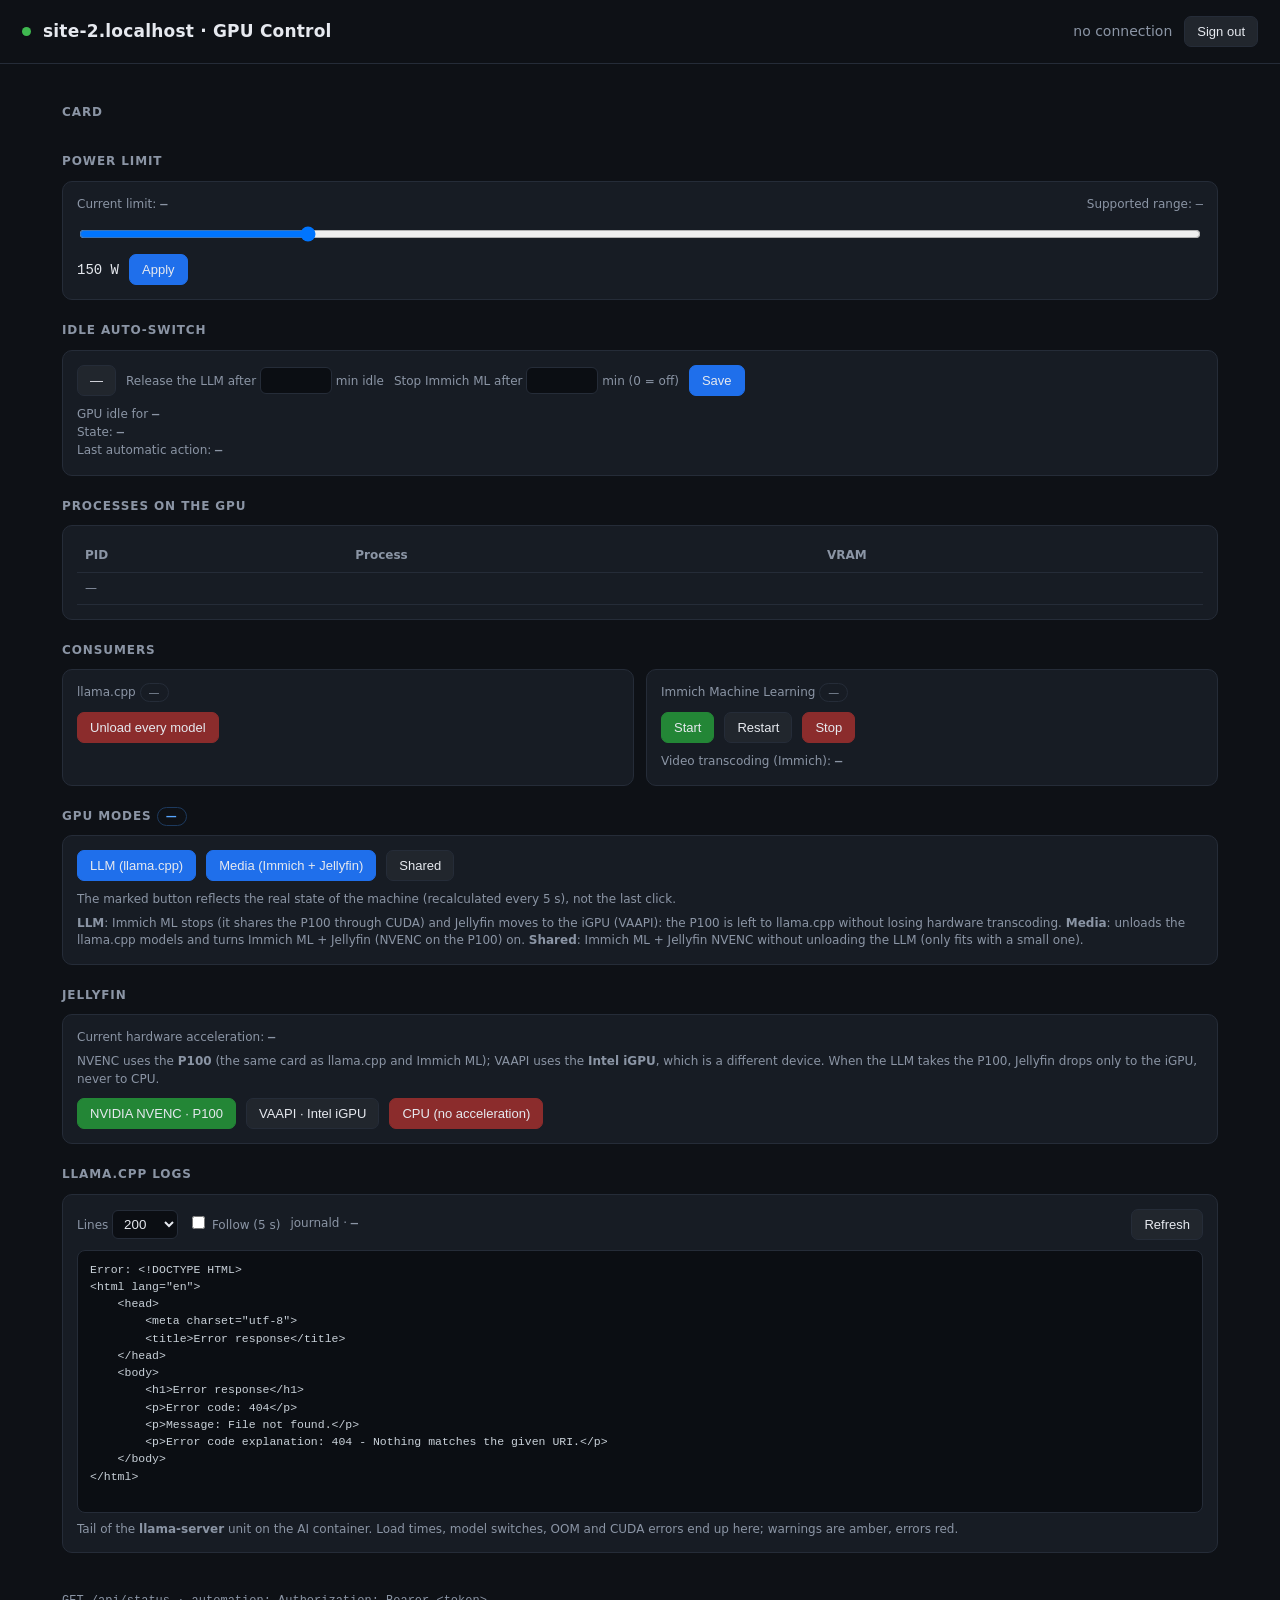
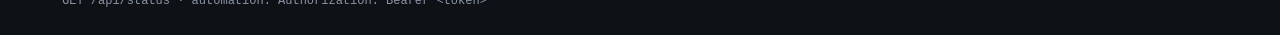
==== commit f942f052: "feat(gpu-panel): read the llama.cpp logs from the dashboard llama-server is a systemd unit on the AI" ====
--- a/docker-compose/app-services/gpu-panel/static/index.html
+++ b/docker-compose/app-services/gpu-panel/static/index.html
@@ -73,6 +73,15 @@
   #msg.err { background:#8b2c2c; }
   #msg.busy { background:#33415a; }
   .mono { font-family:ui-monospace,SFMono-Regular,Menlo,monospace; }
+  select { background:#0b0e13; color:var(--fg); border:1px solid var(--line);
+           border-radius:6px; padding:5px 7px; }
+  /* llama.cpp log tail: fixed height + scroll, so a chatty model load cannot
+     push the rest of the dashboard off screen. */
+  pre#log-out { margin:10px 0 0; background:#0b0e13; border:1px solid var(--line); border-radius:8px;
+                padding:10px 12px; max-height:400px; overflow:auto; font-size:11.5px; line-height:1.5;
+                white-space:pre; color:#c9d1d9; }
+  pre#log-out .w { color:var(--warn); }
+  pre#log-out .e { color:var(--bad); }
   footer { color:var(--mut); font-size:12px; padding:0 22px 30px; max-width:1200px; margin:0 auto; }
 </style>
 </head>
@@ -167,6 +176,27 @@
       <button class="on" data-accel="nvenc">NVIDIA NVENC · P100</button>
       <button data-accel="vaapi">VAAPI · Intel iGPU</button>
       <button class="warn" data-accel="none">CPU (no acceleration)</button>
+    </div>
+  </div>
+
+  <h2>llama.cpp logs</h2>
+  <div class="card">
+    <div class="row" style="justify-content:space-between">
+      <div class="row">
+        <label class="k">Lines
+          <select id="log-lines">
+            <option>100</option><option selected>200</option><option>500</option><option>1000</option>
+          </select>
+        </label>
+        <label class="k"><input type="checkbox" id="log-follow"> Follow (5 s)</label>
+        <span class="k">journald · <b id="log-unit" class="mono">—</b></span>
+      </div>
+      <button id="log-refresh">Refresh</button>
+    </div>
+    <pre id="log-out" class="mono">loading…</pre>
+    <div class="k" style="margin-top:8px">
+      Tail of the <b>llama-server</b> unit on the AI container. Load times, model switches,
+      OOM and CUDA errors end up here; warnings are amber, errors red.
     </div>
   </div>
 </main>
@@ -461,6 +491,48 @@
   location.href = '/login';
 };
 
+/* -------------------------------------------------------------------- logs */
+function paintLogs(text) {
+  const el = $('log-out');
+  const stick = $('log-follow').checked;
+  el.textContent = '';
+  text.split('\n').forEach((line) => {
+    const span = document.createElement('span');
+    // llama.cpp tags severity as a single letter: "… I slot …", "W …", "E …".
+    // Only warnings and errors are coloured, so a normal load stays readable.
+    if (/\s[WE]\s/.test(line)) span.className = line.includes(' E ') ? 'e' : 'w';
+    span.textContent = line + '\n';
+    el.appendChild(span);
+  });
+  if (stick) el.scrollTop = el.scrollHeight;
+}
+
+async function loadLogs() {
+  const btn = $('log-refresh');
+  setBusy(btn, true);
+  startRequest();
+  try {
+    const r = await api('/api/llama/logs?lines=' + encodeURIComponent($('log-lines').value));
+    $('log-unit').textContent = r.unit + ' · CT ' + r.container + ' · ' + r.count + ' lines';
+    paintLogs((r.lines || []).join('\n') || '(no output)');
+  } catch (e) {
+    paintLogs('Error: ' + e.message);
+  } finally {
+    setBusy(btn, false);
+    endRequest();
+  }
+}
+
+let logTimer = null;
+$('log-refresh').onclick = loadLogs;
+$('log-lines').onchange = loadLogs;
+$('log-follow').onchange = () => {
+  clearInterval(logTimer);
+  logTimer = $('log-follow').checked ? setInterval(loadLogs, 5000) : null;
+  loadLogs();
+};
+loadLogs();
+
 refresh();
 setInterval(refresh, 5000);
 </script>
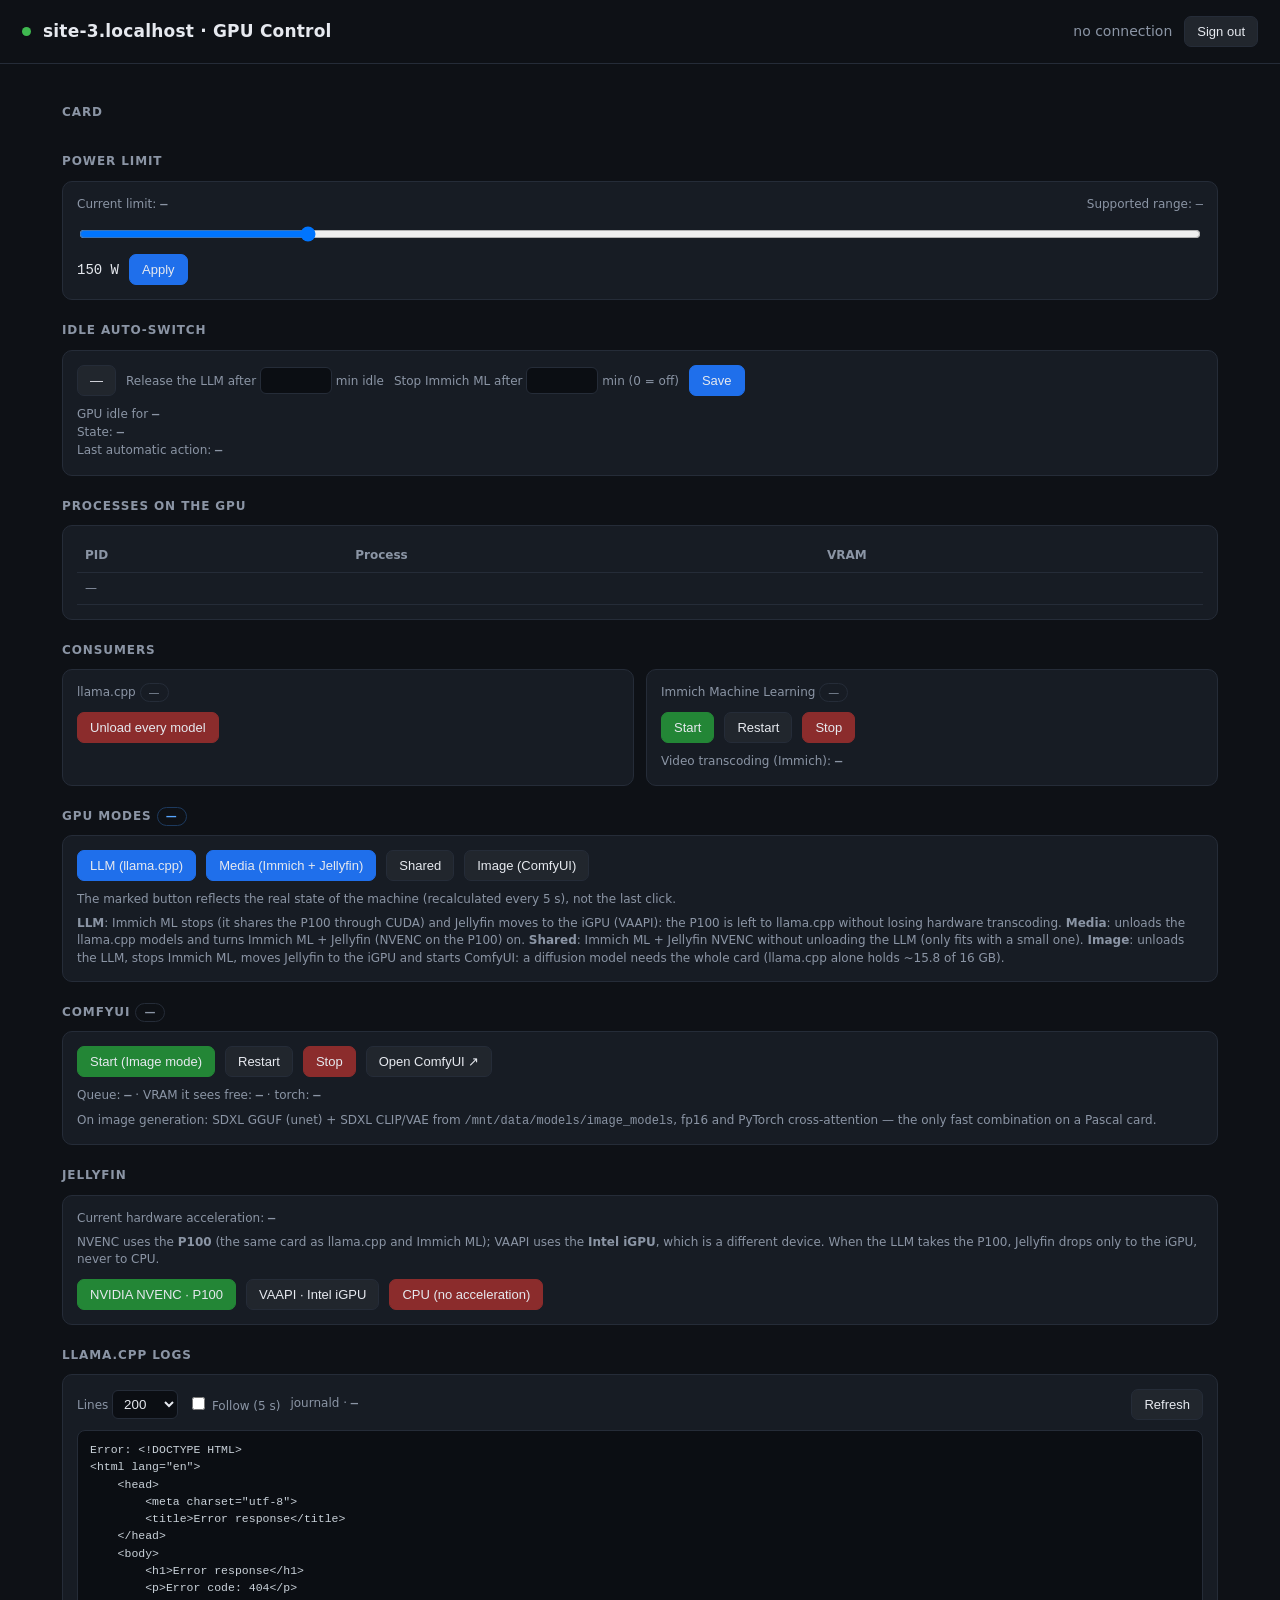
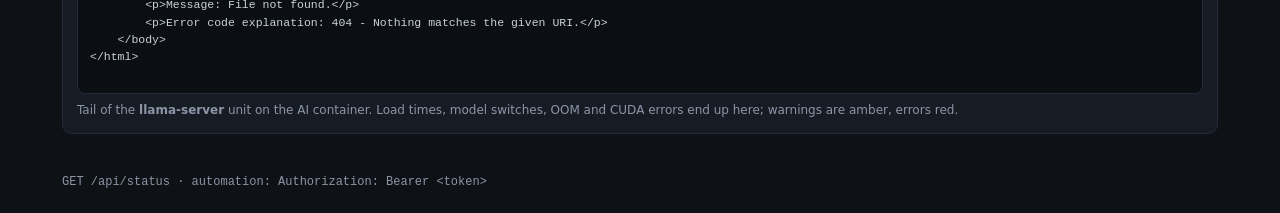
==== commit 76352ba2: "feat(comfyui): image generation on the P100, driven by the GPU panel ComfyUI as a fourth consumer of" ====
--- a/docker-compose/app-services/gpu-panel/static/index.html
+++ b/docker-compose/app-services/gpu-panel/static/index.html
@@ -152,6 +152,7 @@
       <button class="pri" data-mode="llm">LLM (llama.cpp)</button>
       <button class="pri" data-mode="media">Media (Immich + Jellyfin)</button>
       <button data-mode="balanced">Shared</button>
+      <button data-mode="image">Image (ComfyUI)</button>
     </div>
     <div class="k" style="margin-top:10px">
       The marked button reflects the real state of the machine (recalculated every 5 s), not the last click.
@@ -161,6 +162,28 @@
       the P100 is left to llama.cpp without losing hardware transcoding.
       <b>Media</b>: unloads the llama.cpp models and turns Immich ML + Jellyfin (NVENC on the P100) on.
       <b>Shared</b>: Immich ML + Jellyfin NVENC without unloading the LLM (only fits with a small one).
+      <b>Image</b>: unloads the LLM, stops Immich ML, moves Jellyfin to the iGPU and starts
+      ComfyUI: a diffusion model needs the whole card (llama.cpp alone holds ~15.8 of 16 GB).
+    </div>
+  </div>
+
+  <h2>ComfyUI <span class="pill" id="comfy-pill">—</span></h2>
+  <div class="card">
+    <div class="row" id="comfy">
+      <button class="on" data-comfy="start">Start (Image mode)</button>
+      <button data-comfy="restart">Restart</button>
+      <button class="warn" data-comfy="stop">Stop</button>
+      <button id="comfy-open">Open ComfyUI ↗</button>
+    </div>
+    <div class="k" style="margin-top:10px">
+      Queue: <b id="comfy-queue" class="mono">—</b> ·
+      VRAM it sees free: <b id="comfy-vram" class="mono">—</b> ·
+      torch: <b id="comfy-torch" class="mono">—</b>
+    </div>
+    <div class="k" style="margin-top:6px">
+      On image generation: SDXL GGUF (unet) + SDXL CLIP/VAE from
+      <span class="mono">/mnt/data/models/image_models</span>, fp16 and PyTorch
+      cross-attention — the only fast combination on a Pascal card.
     </div>
   </div>
 
@@ -216,6 +239,7 @@
   llm: 'LLM (P100 for llama.cpp)',
   media: 'Media (Immich ML + Jellyfin NVENC)',
   balanced: 'Shared (LLM + media on the P100)',
+  image: 'Image (ComfyUI on the P100)',
   igpu: 'Media with Jellyfin on the iGPU',
   mixed: 'mixed / transitioning',
 };
@@ -325,6 +349,8 @@
 
 // Which state the machine is really in, derived from what the probes report.
 function deriveMode(s) {
+  // ComfyUI keeps the card while it is up, so it wins over every other reading.
+  if (str(s.comfyui && s.comfyui.state) === 'running') return 'image';
   const ml = str(s.immich_ml);
   const jf = str(s.jellyfin_accel);
   const loaded = llamaCounts(s).loaded;
@@ -424,6 +450,22 @@
   const jfNow = str(s.jellyfin_accel);
   $('jf-accel').textContent = jfNow ? `${jfNow} · ${deviceLabel(jfNow)}` : 'error';
 
+  const comfy = s.comfyui || {};
+  const cState = str(comfy.state) || 'unknown';
+  const cp = $('comfy-pill');
+  cp.textContent = cState;
+  cp.className = 'pill ' + (cState === 'running' ? 'ok' : 'off');
+  pressed('#comfy button[data-comfy]', (d) => (d.comfy === 'start' && cState === 'running')
+                                          || (d.comfy === 'stop' && cState !== 'running'));
+  $('comfy-queue').textContent = typeof comfy.queue === 'number' ? comfy.queue + ' prompt(s)' : '—';
+  $('comfy-vram').textContent = typeof comfy.vram_free === 'number'
+    ? `${(comfy.vram_free/1024).toFixed(1)} / ${(comfy.vram_total/1024).toFixed(1)} GiB` : '—';
+  $('comfy-torch').textContent = comfy.torch ? `${comfy.torch} · ${comfy.type || '?'}`
+    : (comfy.error ? 'no API yet' : '—');
+  const open = $('comfy-open');
+  open.disabled = !comfy.url;
+  open.dataset.url = comfy.url || '';
+
   // While an action is in flight the optimistic ring stays; once it finishes the
   // real state wins (so a failed switch visibly falls back).
   if (!inflight) paintState(s);
@@ -464,6 +506,28 @@
     act(b, '/api/mode/' + mode, null, {group: '#modes', pending: 'Switching to ' + MODES[mode] + '…', done: 'Mode: ' + MODES[mode]});
   };
 });
+
+document.querySelectorAll('#comfy button[data-comfy]').forEach((b) => {
+  b.onclick = () => {
+    const action = b.dataset.comfy;
+    const state = str(last && last.comfyui && last.comfyui.state);
+    if (action === 'start' && state === 'running') return skip('ComfyUI is already running');
+    if (action === 'stop' && state && state !== 'running') return skip('ComfyUI is already stopped');
+    if (action === 'start') {
+      // A bare start would OOM the first model load: the card has to be freed.
+      return act(b, '/api/mode/image', null,
+        {pending: 'Freeing the P100 and starting ComfyUI…', done: 'Image mode: ComfyUI is up'});
+    }
+    pressed('#comfy button[data-comfy]', (d) => d.comfy === action && action !== 'restart');
+    act(b, '/api/comfy/' + action, null,
+      {group: '#comfy', pending: 'ComfyUI: ' + action + '…', done: 'ComfyUI: ' + action});
+  };
+});
+
+$('comfy-open').onclick = () => {
+  const url = $('comfy-open').dataset.url;
+  if (url) window.open(url, '_blank', 'noopener');
+};
 
 document.querySelectorAll('#jf button').forEach((b) => {
   b.onclick = () => {
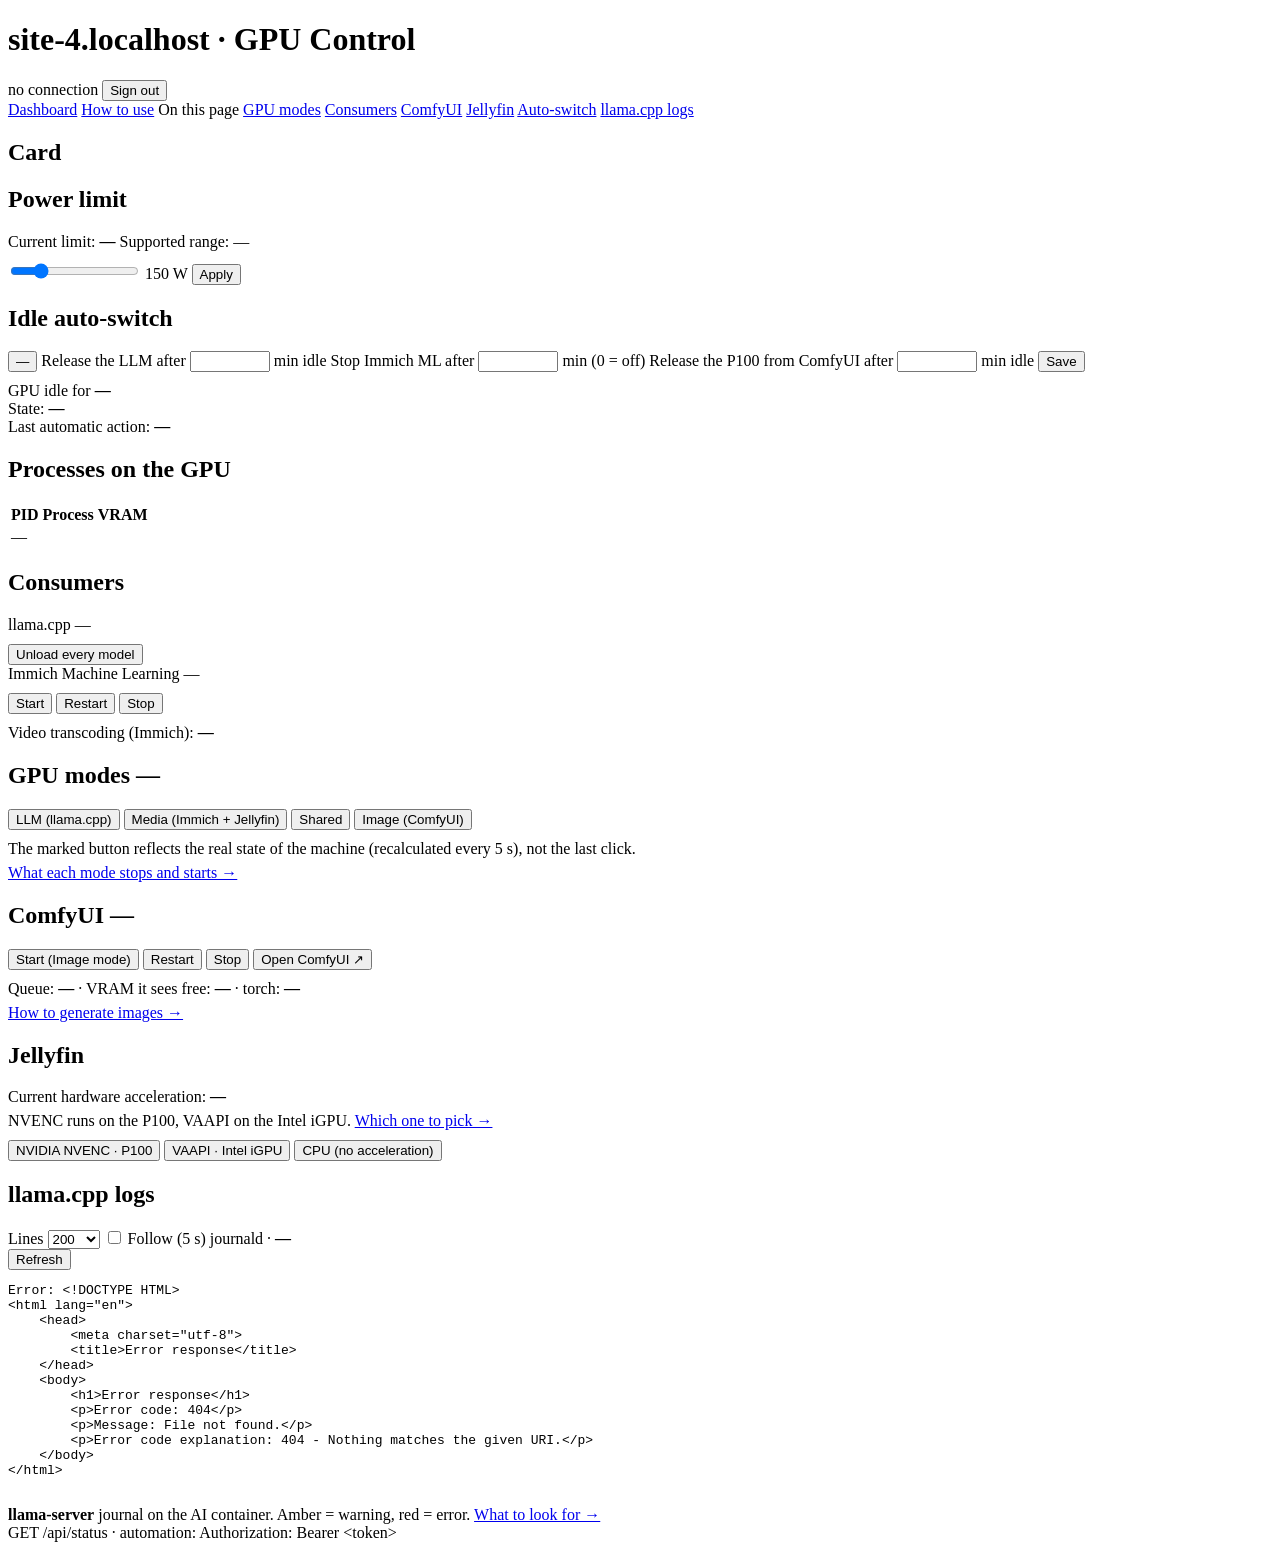
==== commit 03c660ef: "feat(gpu-panel): how-to page, and llama.cpp takes the whole card Two changes asked for after the fir" ====
--- a/docker-compose/app-services/gpu-panel/static/index.html
+++ b/docker-compose/app-services/gpu-panel/static/index.html
@@ -4,86 +4,7 @@
 <meta charset="utf-8">
 <meta name="viewport" content="width=device-width, initial-scale=1">
 <title>GPU Control</title>
-<style>
-  :root { --bg:#0e1116; --card:#171c24; --line:#252c38; --fg:#e6e9ef; --mut:#8b95a5;
-          --ok:#3fb950; --warn:#d29922; --bad:#f85149; --acc:#58a6ff; }
-  * { box-sizing:border-box; }
-  body { margin:0; background:var(--bg); color:var(--fg);
-         font:14px/1.45 system-ui,-apple-system,Segoe UI,Roboto,sans-serif; }
-  header { display:flex; align-items:center; gap:12px; padding:16px 22px;
-           border-bottom:1px solid var(--line); }
-  header h1 { margin:0; font-size:17px; font-weight:600; letter-spacing:.2px; }
-  header .dot { width:9px; height:9px; border-radius:50%; background:var(--ok); }
-  header .dot.busy { background:var(--warn); animation:pulse .8s ease-in-out infinite alternate; }
-  @keyframes pulse { from { opacity:.35; } to { opacity:1; } }
-  header .sub { color:var(--mut); margin-left:auto; font-variant-numeric:tabular-nums; }
-  main { padding:18px 22px 40px; max-width:1200px; margin:0 auto; }
-  h2 { font-size:12px; text-transform:uppercase; letter-spacing:.9px; color:var(--mut);
-       margin:22px 0 10px; font-weight:600; }
-  .grid { display:grid; gap:12px; grid-template-columns:repeat(auto-fit,minmax(150px,1fr)); }
-  .card { background:var(--card); border:1px solid var(--line); border-radius:10px; padding:14px; }
-  .card .k { color:var(--mut); font-size:12px; }
-  .card .v { font-size:20px; font-weight:600; margin-top:4px; font-variant-numeric:tabular-nums; }
-  .bar { height:7px; background:#0b0e13; border-radius:5px; overflow:hidden; margin-top:8px; }
-  .bar > i { display:block; height:100%; background:var(--acc); }
-  .two { display:grid; gap:12px; grid-template-columns:1fr 1fr; }
-  @media (max-width:760px){ .two { grid-template-columns:1fr; } }
-  table { width:100%; border-collapse:collapse; font-variant-numeric:tabular-nums; }
-  th,td { text-align:left; padding:7px 8px; border-bottom:1px solid var(--line); font-size:13px; }
-  th { color:var(--mut); font-weight:600; font-size:12px; }
-  button { background:#21262d; color:var(--fg); border:1px solid var(--line);
-           border-radius:7px; padding:7px 12px; cursor:pointer; font-size:13px;
-           transition:background .12s, border-color .12s, transform .06s, box-shadow .12s;
-           -webkit-tap-highlight-color:transparent; }
-  button:hover:not(:disabled) { border-color:#3b4351; }
-  button:active:not(:disabled) { transform:translateY(1px) scale(.985); }
-  button:focus-visible { outline:2px solid var(--acc); outline-offset:2px; }
-  button:disabled { opacity:.5; cursor:not-allowed; }
-  button.pri { background:#1f6feb; border-color:#1f6feb; }
-  button.warn { background:#8b2c2c; border-color:#8b2c2c; }
-  button.on { background:#238636; border-color:#238636; }
-  /* Activated/toggled button: ring + dot, applied from the real backend state. */
-  button[aria-pressed="true"] { background:#1f6feb; border-color:var(--acc); color:#fff;
-                               box-shadow:0 0 0 3px rgba(88,166,255,.20); }
-  button[aria-pressed="true"]::before { content:"●"; font-size:9px; color:#cfe3ff;
-                                        margin-right:6px; vertical-align:middle; }
-  button[aria-pressed="true"].on { background:#238636; border-color:#2ea043; }
-  button[aria-pressed="true"].warn { background:#a13a3a; border-color:#c95050; }
-  button.busy { position:relative; color:transparent !important; box-shadow:none; }
-  button.busy::after { content:""; position:absolute; inset:0; margin:auto; width:13px; height:13px;
-                       border:2px solid rgba(255,255,255,.35); border-top-color:#fff;
-                       border-radius:50%; animation:spin .7s linear infinite; }
-  @keyframes spin { to { transform:rotate(360deg); } }
-  @media (prefers-reduced-motion: reduce) {
-    button.busy::after { animation-duration:2s; }
-    header .dot.busy { animation:none; }
-  }
-  .row { display:flex; gap:10px; flex-wrap:wrap; align-items:center; }
-  .pill { font-size:11px; padding:2px 8px; border-radius:20px; border:1px solid var(--line); color:var(--mut); }
-  .pill.ok { color:var(--ok); border-color:#1d3d24; }
-  .pill.off { color:var(--bad); border-color:#4a2323; }
-  .pill.acc { color:var(--acc); border-color:#1d3a5e; }
-  input[type=range] { width:100%; }
-  input[type=number] { background:#0b0e13; color:var(--fg); border:1px solid var(--line);
-                       border-radius:6px; padding:5px 7px; }
-  #msg { position:fixed; right:18px; bottom:18px; background:#1f6feb; color:#fff;
-         padding:10px 14px; border-radius:8px; opacity:0; transition:opacity .2s; max-width:380px;
-         font-size:13px; pointer-events:none; }
-  #msg.show { opacity:1; }
-  #msg.err { background:#8b2c2c; }
-  #msg.busy { background:#33415a; }
-  .mono { font-family:ui-monospace,SFMono-Regular,Menlo,monospace; }
-  select { background:#0b0e13; color:var(--fg); border:1px solid var(--line);
-           border-radius:6px; padding:5px 7px; }
-  /* llama.cpp log tail: fixed height + scroll, so a chatty model load cannot
-     push the rest of the dashboard off screen. */
-  pre#log-out { margin:10px 0 0; background:#0b0e13; border:1px solid var(--line); border-radius:8px;
-                padding:10px 12px; max-height:400px; overflow:auto; font-size:11.5px; line-height:1.5;
-                white-space:pre; color:#c9d1d9; }
-  pre#log-out .w { color:var(--warn); }
-  pre#log-out .e { color:var(--bad); }
-  footer { color:var(--mut); font-size:12px; padding:0 22px 30px; max-width:1200px; margin:0 auto; }
-</style>
+<link rel="stylesheet" href="/static/panel.css">
 </head>
 <body>
 <header>
@@ -92,6 +13,18 @@
   <span class="sub" id="gpu-name">loading…</span>
   <button id="logout" title="End this browser's session">Sign out</button>
 </header>
+<div class="shell">
+<nav class="side">
+  <a href="/" class="on">Dashboard</a>
+  <a href="/howto">How to use</a>
+  <span class="nav-label">On this page</span>
+  <a href="#modes">GPU modes</a>
+  <a href="#consumers">Consumers</a>
+  <a href="#comfy">ComfyUI</a>
+  <a href="#jellyfin">Jellyfin</a>
+  <a href="#auto">Auto-switch</a>
+  <a href="#logs">llama.cpp logs</a>
+</nav>
 <main>
   <h2>Card</h2>
   <div class="grid" id="gpu-cards"></div>
@@ -109,7 +42,7 @@
     </div>
   </div>
 
-  <h2>Idle auto-switch</h2>
+  <h2 id="auto">Idle auto-switch</h2>
   <div class="card">
     <div class="row" id="auto">
       <button id="auto-toggle">—</button>
@@ -117,6 +50,8 @@
         <input type="number" id="llm-idle" min="0" max="1440" style="width:72px"> min idle</label>
       <label class="k">Stop Immich ML after
         <input type="number" id="ml-idle" min="0" max="1440" style="width:72px"> min (0 = off)</label>
+      <label class="k">Release the P100 from ComfyUI after
+        <input type="number" id="comfy-idle" min="0" max="1440" style="width:72px"> min idle</label>
       <button class="pri" id="auto-save">Save</button>
     </div>
     <div class="k" style="margin-top:10px">GPU idle for <b id="idle-s" class="mono">—</b></div>
@@ -128,7 +63,7 @@
   <div class="card"><table><thead><tr><th>PID</th><th>Process</th><th>VRAM</th></tr></thead>
     <tbody id="procs"><tr><td colspan="3" class="k">—</td></tr></tbody></table></div>
 
-  <h2>Consumers</h2>
+  <h2 id="consumers">Consumers</h2>
   <div class="two">
     <div class="card">
       <div class="k">llama.cpp <span id="llama-pill" class="pill">—</span></div>
@@ -146,7 +81,7 @@
     </div>
   </div>
 
-  <h2>GPU modes <span class="pill acc" id="mode-now">—</span></h2>
+  <h2 id="modes">GPU modes <span class="pill acc" id="mode-now">—</span></h2>
   <div class="card">
     <div class="row" id="modes">
       <button class="pri" data-mode="llm">LLM (llama.cpp)</button>
@@ -158,16 +93,11 @@
       The marked button reflects the real state of the machine (recalculated every 5 s), not the last click.
     </div>
     <div class="k" style="margin-top:6px">
-      <b>LLM</b>: Immich ML stops (it shares the P100 through CUDA) and Jellyfin moves to the iGPU (VAAPI):
-      the P100 is left to llama.cpp without losing hardware transcoding.
-      <b>Media</b>: unloads the llama.cpp models and turns Immich ML + Jellyfin (NVENC on the P100) on.
-      <b>Shared</b>: Immich ML + Jellyfin NVENC without unloading the LLM (only fits with a small one).
-      <b>Image</b>: unloads the LLM, stops Immich ML, moves Jellyfin to the iGPU and starts
-      ComfyUI: a diffusion model needs the whole card (llama.cpp alone holds ~15.8 of 16 GB).
-    </div>
-  </div>
-
-  <h2>ComfyUI <span class="pill" id="comfy-pill">—</span></h2>
+      <a href="/howto#modes">What each mode stops and starts →</a>
+    </div>
+  </div>
+
+  <h2 id="comfy">ComfyUI <span class="pill" id="comfy-pill">—</span></h2>
   <div class="card">
     <div class="row" id="comfy">
       <button class="on" data-comfy="start">Start (Image mode)</button>
@@ -181,19 +111,16 @@
       torch: <b id="comfy-torch" class="mono">—</b>
     </div>
     <div class="k" style="margin-top:6px">
-      On image generation: SDXL GGUF (unet) + SDXL CLIP/VAE from
-      <span class="mono">/mnt/data/models/image_models</span>, fp16 and PyTorch
-      cross-attention — the only fast combination on a Pascal card.
-    </div>
-  </div>
-
-  <h2>Jellyfin</h2>
+      <a href="/howto#comfy">How to generate images →</a>
+    </div>
+  </div>
+
+  <h2 id="jellyfin">Jellyfin</h2>
   <div class="card">
     <div class="k">Current hardware acceleration: <b id="jf-accel" class="mono">—</b></div>
     <div class="k" style="margin-top:6px">
-      NVENC uses the <b>P100</b> (the same card as llama.cpp and Immich ML); VAAPI uses the
-      <b>Intel iGPU</b>, which is a different device. When the LLM takes the P100, Jellyfin
-      drops only to the iGPU, never to CPU.
+      NVENC runs on the P100, VAAPI on the Intel iGPU.
+      <a href="/howto#jellyfin">Which one to pick →</a>
     </div>
     <div class="row" id="jf" style="margin-top:10px">
       <button class="on" data-accel="nvenc">NVIDIA NVENC · P100</button>
@@ -202,7 +129,7 @@
     </div>
   </div>
 
-  <h2>llama.cpp logs</h2>
+  <h2 id="logs">llama.cpp logs</h2>
   <div class="card">
     <div class="row" style="justify-content:space-between">
       <div class="row">
@@ -218,11 +145,12 @@
     </div>
     <pre id="log-out" class="mono">loading…</pre>
     <div class="k" style="margin-top:8px">
-      Tail of the <b>llama-server</b> unit on the AI container. Load times, model switches,
-      OOM and CUDA errors end up here; warnings are amber, errors red.
+      <b>llama-server</b> journal on the AI container. Amber = warning, red = error.
+      <a href="/howto#logs">What to look for →</a>
     </div>
   </div>
 </main>
+</div>
 <footer class="mono">GET /api/status · automation: Authorization: Bearer &lt;token&gt;</footer>
 <div id="msg"></div>
 
@@ -424,6 +352,7 @@
   autoState = s.auto || {};
   $('llm-idle').value = autoState.llama_idle_min;
   $('ml-idle').value = autoState.ml_idle_min;
+  $('comfy-idle').value = autoState.comfy_idle_min ?? 0;
   $('idle-s').textContent = human(autoState.idle_seconds || 0);
   $('last-action').textContent =
     autoState.last_action ? `${autoState.last_action} (${autoState.last_action_at})` : '—';
@@ -544,8 +473,10 @@
 
 $('auto-save').onclick = () => {
   const llama = Number($('llm-idle').value), ml = Number($('ml-idle').value);
-  act($('auto-save'), '/api/auto', {llama_idle_min: llama, ml_idle_min: ml},
-      {group: '#auto', pending: 'Saving thresholds…', done: `Thresholds saved (LLM ${llama} min, ML ${ml} min)`});
+  const comfy = Number($('comfy-idle').value);
+  act($('auto-save'), '/api/auto', {llama_idle_min: llama, ml_idle_min: ml, comfy_idle_min: comfy},
+      {group: '#auto', pending: 'Saving thresholds…',
+       done: `Thresholds saved (LLM ${llama} min, ML ${ml} min, ComfyUI ${comfy} min)`});
 };
 
 $('logout').onclick = async () => {
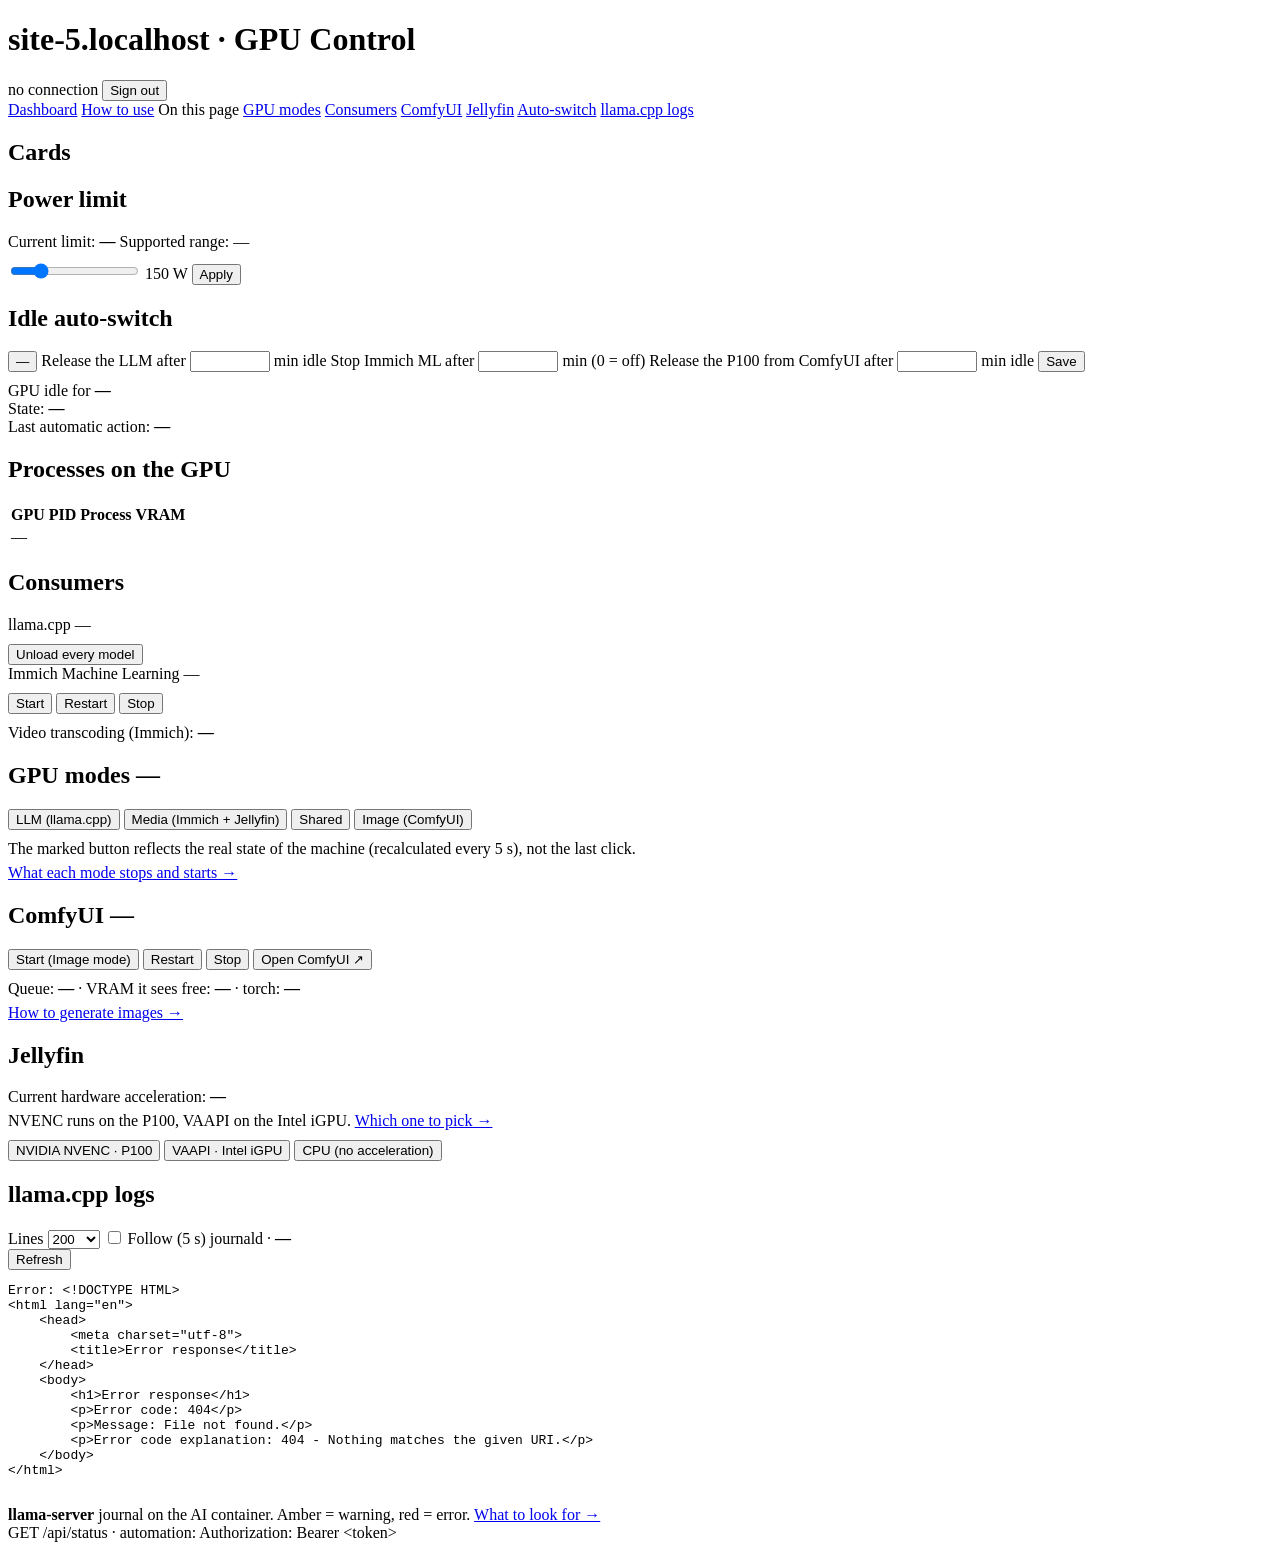
==== commit 5191dd0c: "chore(compose): trim the comments to the operational warnings Same pass over the Compose projects an" ====
--- a/docker-compose/app-services/gpu-panel/static/index.html
+++ b/docker-compose/app-services/gpu-panel/static/index.html
@@ -26,8 +26,8 @@
   <a href="#logs">llama.cpp logs</a>
 </nav>
 <main>
-  <h2>Card</h2>
-  <div class="grid" id="gpu-cards"></div>
+  <h2>Cards</h2>
+  <div id="gpu-cards"></div>
 
   <h2>Power limit</h2>
   <div class="card">
@@ -60,8 +60,8 @@
   </div>
 
   <h2>Processes on the GPU</h2>
-  <div class="card"><table><thead><tr><th>PID</th><th>Process</th><th>VRAM</th></tr></thead>
-    <tbody id="procs"><tr><td colspan="3" class="k">—</td></tr></tbody></table></div>
+  <div class="card"><table><thead><tr><th>GPU</th><th>PID</th><th>Process</th><th>VRAM</th></tr></thead>
+    <tbody id="procs"><tr><td colspan="4" class="k">—</td></tr></tbody></table></div>
 
   <h2 id="consumers">Consumers</h2>
   <div class="two">
@@ -158,8 +158,7 @@
 const $ = (id) => document.getElementById(id);
 let toastTimer, last = null, inflight = 0, autoState = {};
 
-// The header shows the host you are actually visiting, so the repo can keep a
-// placeholder name while the deployed panel shows its real name.
+// Show the host being visited; the repo keeps a placeholder name.
 $('host').textContent = location.hostname + ' · GPU Control';
 document.title = location.hostname + ' · GPU Control';
 
@@ -172,8 +171,7 @@
   mixed: 'mixed / transitioning',
 };
 
-// The P100 is the card being arbitrated (llama.cpp, Immich ML, Jellyfin NVENC);
-// VAAPI runs on the Intel iGPU, a different device.
+// The P100 is the arbitrated card; VAAPI runs on the Intel iGPU.
 const DEVICES = {nvenc: 'P100 (NVENC)', vaapi: 'iGPU (VAAPI)', none: 'CPU'};
 const str = (v) => (typeof v === 'string' ? v : '');
 const deviceLabel = (a) => DEVICES[a] || a || '—';
@@ -225,9 +223,8 @@
   return r.headers.get('content-type')?.includes('json') ? r.json() : r.text();
 }
 
-// Every action: instant spinner + a "pending" toast, the group locked while it
-// runs, then the state re-derived from /api/status (no optimistic guessing left
-// behind) and a confirmation toast.
+// Spinner + pending toast, group locked, then the state re-derived from
+// /api/status and a confirmation toast.
 async function act(btn, path, body, opts = {}) {
   const group = opts.group;
   startRequest();
@@ -264,8 +261,7 @@
   return (sec / 3600).toFixed(1) + 'h';
 }
 
-// How many models the router serves and how many are loaded. Every model counts
-// here, including the ones the panel is not allowed to name.
+// Every model counts here, including the unlisted ones.
 function llamaCounts(s) {
   const c = s.llama_counts;
   if (!c || c.error || typeof c.loaded !== 'number') {
@@ -275,16 +271,15 @@
   return c;
 }
 
-// Which state the machine is really in, derived from what the probes report.
+// State derived from what the probes report.
 function deriveMode(s) {
   // ComfyUI keeps the card while it is up, so it wins over every other reading.
   if (str(s.comfyui && s.comfyui.state) === 'running') return 'image';
   const ml = str(s.immich_ml);
   const jf = str(s.jellyfin_accel);
   const loaded = llamaCounts(s).loaded;
-  // "LLM" means the P100 belongs to llama.cpp, and Immich ML (CUDA) is the only
-  // other P100 consumer that must stop. Where Jellyfin transcodes while that
-  // happens is not part of the decision: the iGPU is a different card.
+  // "LLM": the P100 belongs to llama.cpp; Immich ML (CUDA) is the only other
+  // consumer that has to stop.
   if (ml === 'exited' || ml === 'created' || ml === 'paused') return 'llm';
   if (ml === 'running') return jf === 'nvenc' ? (loaded ? 'balanced' : 'media') : 'igpu';
   return 'mixed';
@@ -318,10 +313,11 @@
 function syncPower() {
   const btn = $('pl-apply');
   const watts = Number($('pl').value);
-  const limit = last && last.gpu ? Number(last.gpu.power_limit) : NaN;
-  const same = !Number.isNaN(limit) && watts === limit;
+  const limits = last && last.gpu && Array.isArray(last.gpu.power_limits)
+    ? last.gpu.power_limits.map(Number) : [];
+  const same = limits.length > 0 && limits.every((l) => l === watts);
   btn.textContent = same ? 'Apply ' + watts + ' W (already active)' : 'Apply ' + watts + ' W';
-  // Leave the button alone while it is busy; setBusy() restores it afterwards.
+  // setBusy() restores the button afterwards.
   if (!btn.classList.contains('busy')) btn.disabled = same;
   btn.title = same ? 'The current limit is already ' + watts + ' W' : '';
 }
@@ -332,22 +328,38 @@
   catch (e) { if (!String(e.message).includes('session')) $('gpu-name').textContent = 'no connection'; return; }
   last = s;
   const g = s.gpu || {};
-  const usedPct = Math.round(100 * g.mem_used / g.mem_total);
-  $('gpu-name').textContent = `${g.name} · driver ${g.driver}`;
-  $('gpu-cards').innerHTML =
-    card('Utilization', g.util + ' %', g.util) +
-    card('VRAM', `${(g.mem_used/1024).toFixed(1)} / ${(g.mem_total/1024).toFixed(1)} GiB`, usedPct) +
-    card('Temperature', g.temp + ' °C') +
-    card('Power', `${g.power_draw} / ${g.power_limit} W`) +
-    card('SM / Mem clock', `${g.clk_sm} / ${g.clk_mem} MHz`);
-  $('pl-now').textContent = g.power_limit + ' W';
+  const gpus = Array.isArray(s.gpus) && s.gpus.length ? s.gpus : [g];
+  $('gpu-name').textContent = gpus.length > 1
+    ? `${gpus.length} × ${g.name} · driver ${g.driver}`
+    : `${g.name} · driver ${g.driver}`;
+  $('gpu-cards').innerHTML = gpus.map((x) => {
+    const usedPct = Math.round(100 * x.mem_used / x.mem_total);
+    const link = x.pcie_gen && x.pcie_gen !== 'N/A'
+      ? `PCIe Gen${x.pcie_gen} ×${x.pcie_width}` : '';
+    return `<div style="margin-bottom:14px">
+      <div class="k" style="margin:0 0 6px">
+        <b style="color:var(--fg)">GPU ${x.index}</b>
+        <span class="mono"> · ${link}${link ? ' · ' : ''}${x.mem_total} MiB</span>
+        <span class="pill ${Number(x.util) > 0 ? 'ok' : 'off'}">${Number(x.util) > 0 ? 'busy' : 'idle'}</span>
+      </div>
+      <div class="grid">${
+        card('Utilization', x.util + ' %', x.util) +
+        card('VRAM', `${(x.mem_used/1024).toFixed(1)} / ${(x.mem_total/1024).toFixed(1)} GiB`, usedPct) +
+        card('Temperature', x.temp + ' °C') +
+        card('Power', `${x.power_draw} / ${x.power_limit} W`) +
+        card('SM / Mem clock', `${x.clk_sm} / ${x.clk_mem} MHz`)
+      }</div>
+    </div>`;
+  }).join('');
+  $('pl-now').textContent = gpus.map((x) => x.power_limit).join(' / ') + ' W';
   $('pl-range').textContent = `${g.power_min}–${g.power_max} W`;
   const pl = $('pl');
   pl.min = g.power_min; pl.max = g.power_max;
   $('pl-val').textContent = pl.value + ' W';
-  $('procs').innerHTML = (g.processes || []).length
-    ? g.processes.map(p => `<tr><td>${p.pid}</td><td class="mono">${p.name}</td><td>${p.mem_mib} MiB</td></tr>`).join('')
-    : '<tr><td colspan="3" class="k">—</td></tr>';
+  const procs = gpus.flatMap((x) => (x.processes || []).map((p) => ({...p, gpu: x.index})));
+  $('procs').innerHTML = procs.length
+    ? procs.map(p => `<tr><td class="mono">${p.gpu}</td><td>${p.pid}</td><td class="mono">${p.name}</td><td>${p.mem_mib} MiB</td></tr>`).join('')
+    : '<tr><td colspan="4" class="k">—</td></tr>';
 
   autoState = s.auto || {};
   $('llm-idle').value = autoState.llama_idle_min;
@@ -395,8 +407,7 @@
   open.disabled = !comfy.url;
   open.dataset.url = comfy.url || '';
 
-  // While an action is in flight the optimistic ring stays; once it finishes the
-  // real state wins (so a failed switch visibly falls back).
+  // The real state wins once the action finishes, so a failure falls back.
   if (!inflight) paintState(s);
 }
 
@@ -443,7 +454,7 @@
     if (action === 'start' && state === 'running') return skip('ComfyUI is already running');
     if (action === 'stop' && state && state !== 'running') return skip('ComfyUI is already stopped');
     if (action === 'start') {
-      // A bare start would OOM the first model load: the card has to be freed.
+      // A bare start would OOM the first load: the card has to be freed.
       return act(b, '/api/mode/image', null,
         {pending: 'Freeing the P100 and starting ComfyUI…', done: 'Image mode: ComfyUI is up'});
     }
@@ -493,8 +504,7 @@
   el.textContent = '';
   text.split('\n').forEach((line) => {
     const span = document.createElement('span');
-    // llama.cpp tags severity as a single letter: "… I slot …", "W …", "E …".
-    // Only warnings and errors are coloured, so a normal load stays readable.
+    // Severity is a single letter ("I", "W", "E"): only W and E are coloured.
     if (/\s[WE]\s/.test(line)) span.className = line.includes(' E ') ? 'e' : 'w';
     span.textContent = line + '\n';
     el.appendChild(span);
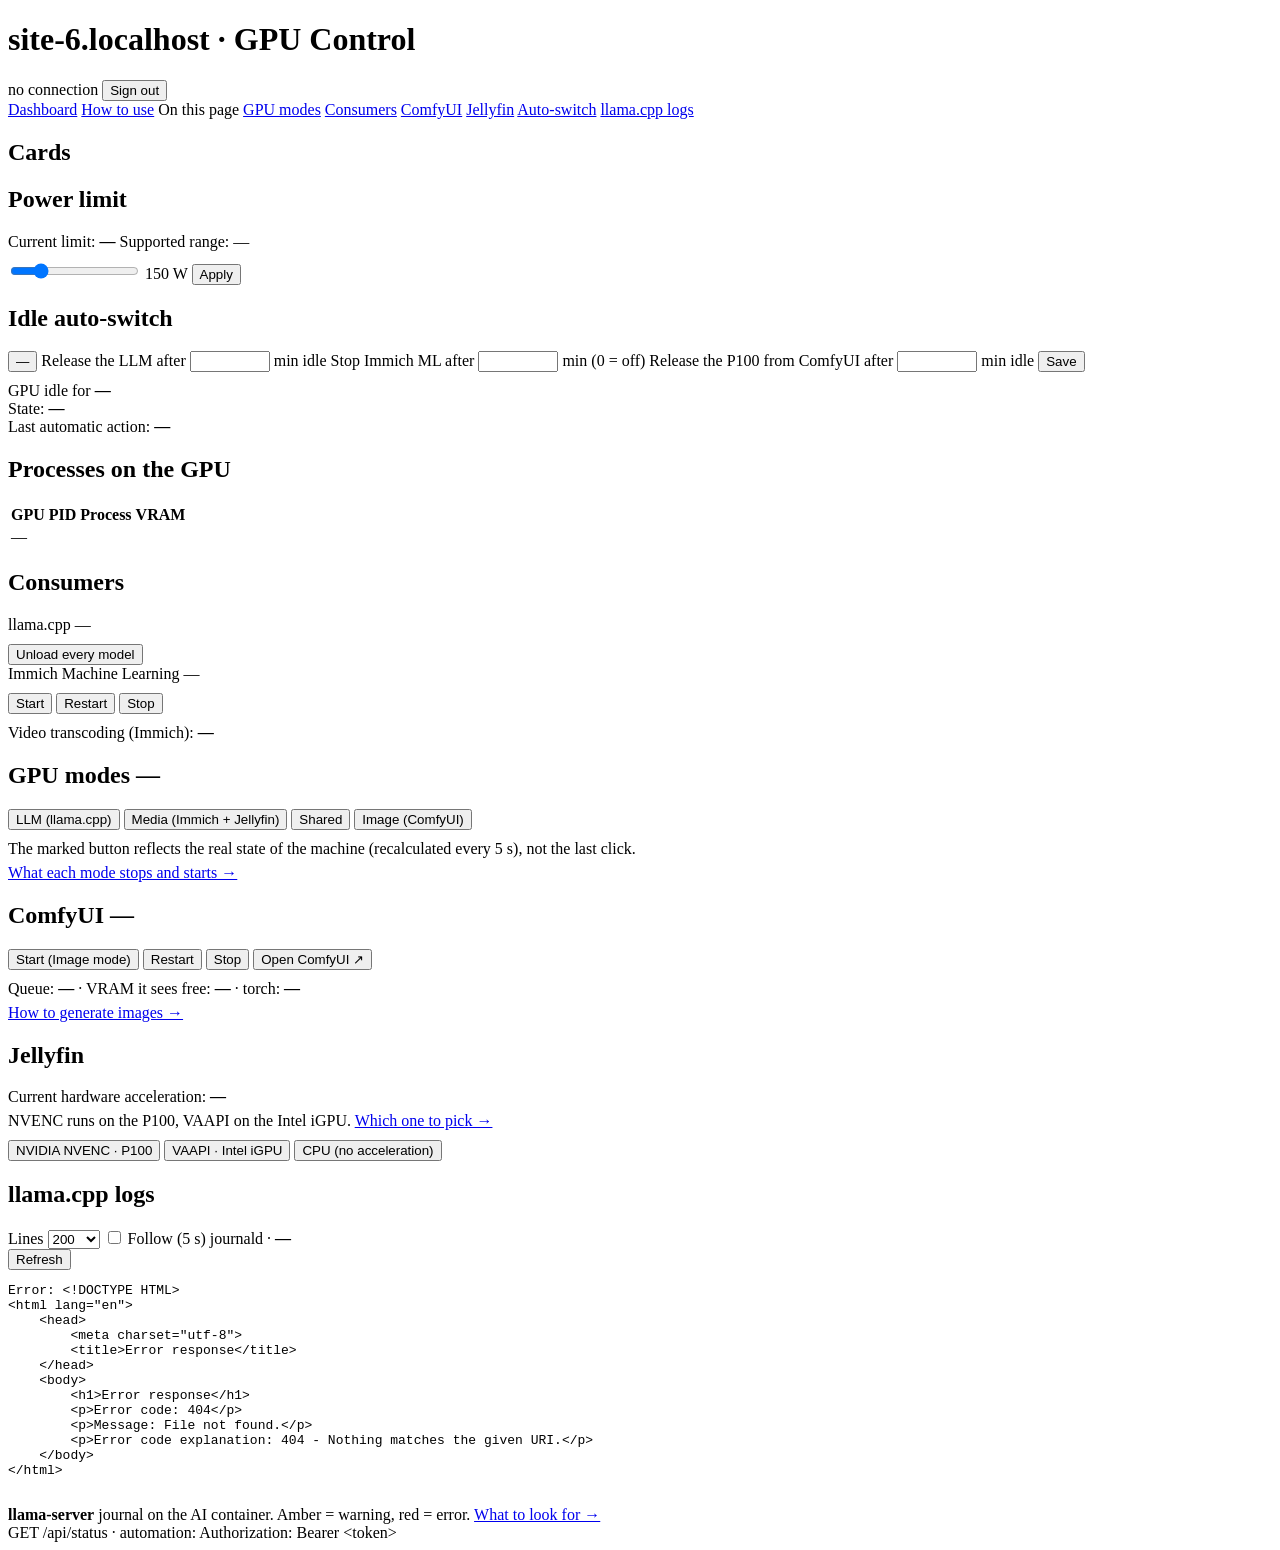
==== commit 21e5bc0d: "feat(llm): serve Qwen3.6-35B-A3B MTP with f16 KV, and manage the fork drop-in - models.yml: declare " ====
--- a/docker-compose/app-services/gpu-panel/static/index.html
+++ b/docker-compose/app-services/gpu-panel/static/index.html
@@ -158,7 +158,8 @@
 const $ = (id) => document.getElementById(id);
 let toastTimer, last = null, inflight = 0, autoState = {};
 
-// Show the host being visited; the repo keeps a placeholder name.
+// The header shows the host you are actually visiting, so the repo can keep a
+// placeholder name while the deployed panel shows its real name.
 $('host').textContent = location.hostname + ' · GPU Control';
 document.title = location.hostname + ' · GPU Control';
 
@@ -171,7 +172,8 @@
   mixed: 'mixed / transitioning',
 };
 
-// The P100 is the arbitrated card; VAAPI runs on the Intel iGPU.
+// The P100 is the card being arbitrated (llama.cpp, Immich ML, Jellyfin NVENC);
+// VAAPI runs on the Intel iGPU, a different device.
 const DEVICES = {nvenc: 'P100 (NVENC)', vaapi: 'iGPU (VAAPI)', none: 'CPU'};
 const str = (v) => (typeof v === 'string' ? v : '');
 const deviceLabel = (a) => DEVICES[a] || a || '—';
@@ -223,8 +225,9 @@
   return r.headers.get('content-type')?.includes('json') ? r.json() : r.text();
 }
 
-// Spinner + pending toast, group locked, then the state re-derived from
-// /api/status and a confirmation toast.
+// Every action: instant spinner + a "pending" toast, the group locked while it
+// runs, then the state re-derived from /api/status (no optimistic guessing left
+// behind) and a confirmation toast.
 async function act(btn, path, body, opts = {}) {
   const group = opts.group;
   startRequest();
@@ -261,7 +264,8 @@
   return (sec / 3600).toFixed(1) + 'h';
 }
 
-// Every model counts here, including the unlisted ones.
+// How many models the router serves and how many are loaded. Every model counts
+// here, including the ones the panel is not allowed to name.
 function llamaCounts(s) {
   const c = s.llama_counts;
   if (!c || c.error || typeof c.loaded !== 'number') {
@@ -271,15 +275,16 @@
   return c;
 }
 
-// State derived from what the probes report.
+// Which state the machine is really in, derived from what the probes report.
 function deriveMode(s) {
   // ComfyUI keeps the card while it is up, so it wins over every other reading.
   if (str(s.comfyui && s.comfyui.state) === 'running') return 'image';
   const ml = str(s.immich_ml);
   const jf = str(s.jellyfin_accel);
   const loaded = llamaCounts(s).loaded;
-  // "LLM": the P100 belongs to llama.cpp; Immich ML (CUDA) is the only other
-  // consumer that has to stop.
+  // "LLM" means the P100 belongs to llama.cpp, and Immich ML (CUDA) is the only
+  // other P100 consumer that must stop. Where Jellyfin transcodes while that
+  // happens is not part of the decision: the iGPU is a different card.
   if (ml === 'exited' || ml === 'created' || ml === 'paused') return 'llm';
   if (ml === 'running') return jf === 'nvenc' ? (loaded ? 'balanced' : 'media') : 'igpu';
   return 'mixed';
@@ -317,7 +322,7 @@
     ? last.gpu.power_limits.map(Number) : [];
   const same = limits.length > 0 && limits.every((l) => l === watts);
   btn.textContent = same ? 'Apply ' + watts + ' W (already active)' : 'Apply ' + watts + ' W';
-  // setBusy() restores the button afterwards.
+  // Leave the button alone while it is busy; setBusy() restores it afterwards.
   if (!btn.classList.contains('busy')) btn.disabled = same;
   btn.title = same ? 'The current limit is already ' + watts + ' W' : '';
 }
@@ -407,7 +412,8 @@
   open.disabled = !comfy.url;
   open.dataset.url = comfy.url || '';
 
-  // The real state wins once the action finishes, so a failure falls back.
+  // While an action is in flight the optimistic ring stays; once it finishes the
+  // real state wins (so a failed switch visibly falls back).
   if (!inflight) paintState(s);
 }
 
@@ -454,7 +460,7 @@
     if (action === 'start' && state === 'running') return skip('ComfyUI is already running');
     if (action === 'stop' && state && state !== 'running') return skip('ComfyUI is already stopped');
     if (action === 'start') {
-      // A bare start would OOM the first load: the card has to be freed.
+      // A bare start would OOM the first model load: the card has to be freed.
       return act(b, '/api/mode/image', null,
         {pending: 'Freeing the P100 and starting ComfyUI…', done: 'Image mode: ComfyUI is up'});
     }
@@ -504,7 +510,8 @@
   el.textContent = '';
   text.split('\n').forEach((line) => {
     const span = document.createElement('span');
-    // Severity is a single letter ("I", "W", "E"): only W and E are coloured.
+    // llama.cpp tags severity as a single letter: "… I slot …", "W …", "E …".
+    // Only warnings and errors are coloured, so a normal load stays readable.
     if (/\s[WE]\s/.test(line)) span.className = line.includes(' E ') ? 'e' : 'w';
     span.textContent = line + '\n';
     el.appendChild(span);
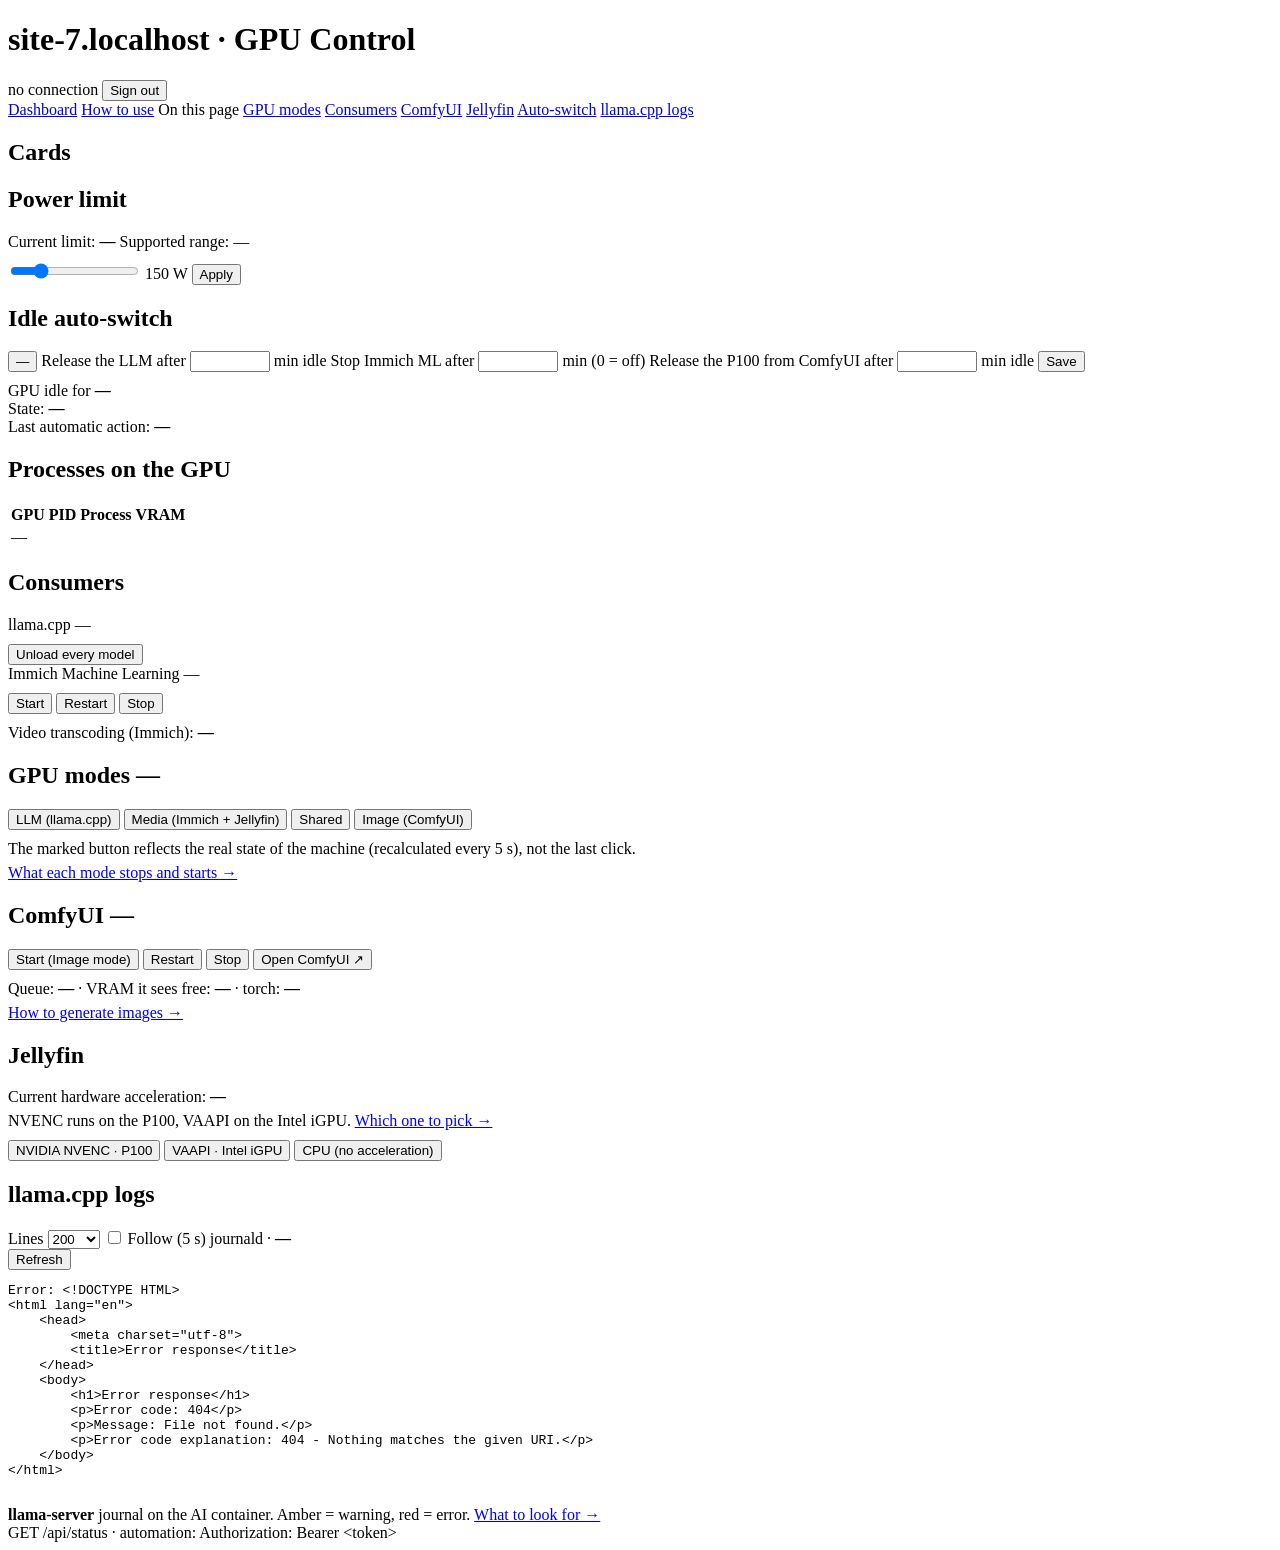
==== commit 9f3e4c24: "Merge pull request #5 from Santiago-G1/refactor/trim-comments Trim comments to the decisions that ar" ====
--- a/docker-compose/app-services/gpu-panel/static/index.html
+++ b/docker-compose/app-services/gpu-panel/static/index.html
@@ -158,8 +158,7 @@
 const $ = (id) => document.getElementById(id);
 let toastTimer, last = null, inflight = 0, autoState = {};
 
-// The header shows the host you are actually visiting, so the repo can keep a
-// placeholder name while the deployed panel shows its real name.
+// Show the host being visited; the repo keeps a placeholder name.
 $('host').textContent = location.hostname + ' · GPU Control';
 document.title = location.hostname + ' · GPU Control';
 
@@ -172,8 +171,7 @@
   mixed: 'mixed / transitioning',
 };
 
-// The P100 is the card being arbitrated (llama.cpp, Immich ML, Jellyfin NVENC);
-// VAAPI runs on the Intel iGPU, a different device.
+// The P100 is the arbitrated card; VAAPI runs on the Intel iGPU.
 const DEVICES = {nvenc: 'P100 (NVENC)', vaapi: 'iGPU (VAAPI)', none: 'CPU'};
 const str = (v) => (typeof v === 'string' ? v : '');
 const deviceLabel = (a) => DEVICES[a] || a || '—';
@@ -225,9 +223,8 @@
   return r.headers.get('content-type')?.includes('json') ? r.json() : r.text();
 }
 
-// Every action: instant spinner + a "pending" toast, the group locked while it
-// runs, then the state re-derived from /api/status (no optimistic guessing left
-// behind) and a confirmation toast.
+// Spinner + pending toast, group locked, then the state re-derived from
+// /api/status and a confirmation toast.
 async function act(btn, path, body, opts = {}) {
   const group = opts.group;
   startRequest();
@@ -264,8 +261,7 @@
   return (sec / 3600).toFixed(1) + 'h';
 }
 
-// How many models the router serves and how many are loaded. Every model counts
-// here, including the ones the panel is not allowed to name.
+// Every model counts here, including the unlisted ones.
 function llamaCounts(s) {
   const c = s.llama_counts;
   if (!c || c.error || typeof c.loaded !== 'number') {
@@ -275,16 +271,15 @@
   return c;
 }
 
-// Which state the machine is really in, derived from what the probes report.
+// State derived from what the probes report.
 function deriveMode(s) {
   // ComfyUI keeps the card while it is up, so it wins over every other reading.
   if (str(s.comfyui && s.comfyui.state) === 'running') return 'image';
   const ml = str(s.immich_ml);
   const jf = str(s.jellyfin_accel);
   const loaded = llamaCounts(s).loaded;
-  // "LLM" means the P100 belongs to llama.cpp, and Immich ML (CUDA) is the only
-  // other P100 consumer that must stop. Where Jellyfin transcodes while that
-  // happens is not part of the decision: the iGPU is a different card.
+  // "LLM": the P100 belongs to llama.cpp; Immich ML (CUDA) is the only other
+  // consumer that has to stop.
   if (ml === 'exited' || ml === 'created' || ml === 'paused') return 'llm';
   if (ml === 'running') return jf === 'nvenc' ? (loaded ? 'balanced' : 'media') : 'igpu';
   return 'mixed';
@@ -322,7 +317,7 @@
     ? last.gpu.power_limits.map(Number) : [];
   const same = limits.length > 0 && limits.every((l) => l === watts);
   btn.textContent = same ? 'Apply ' + watts + ' W (already active)' : 'Apply ' + watts + ' W';
-  // Leave the button alone while it is busy; setBusy() restores it afterwards.
+  // setBusy() restores the button afterwards.
   if (!btn.classList.contains('busy')) btn.disabled = same;
   btn.title = same ? 'The current limit is already ' + watts + ' W' : '';
 }
@@ -412,8 +407,7 @@
   open.disabled = !comfy.url;
   open.dataset.url = comfy.url || '';
 
-  // While an action is in flight the optimistic ring stays; once it finishes the
-  // real state wins (so a failed switch visibly falls back).
+  // The real state wins once the action finishes, so a failure falls back.
   if (!inflight) paintState(s);
 }
 
@@ -460,7 +454,7 @@
     if (action === 'start' && state === 'running') return skip('ComfyUI is already running');
     if (action === 'stop' && state && state !== 'running') return skip('ComfyUI is already stopped');
     if (action === 'start') {
-      // A bare start would OOM the first model load: the card has to be freed.
+      // A bare start would OOM the first load: the card has to be freed.
       return act(b, '/api/mode/image', null,
         {pending: 'Freeing the P100 and starting ComfyUI…', done: 'Image mode: ComfyUI is up'});
     }
@@ -510,8 +504,7 @@
   el.textContent = '';
   text.split('\n').forEach((line) => {
     const span = document.createElement('span');
-    // llama.cpp tags severity as a single letter: "… I slot …", "W …", "E …".
-    // Only warnings and errors are coloured, so a normal load stays readable.
+    // Severity is a single letter ("I", "W", "E"): only W and E are coloured.
     if (/\s[WE]\s/.test(line)) span.className = line.includes(' E ') ? 'e' : 'w';
     span.textContent = line + '\n';
     el.appendChild(span);
